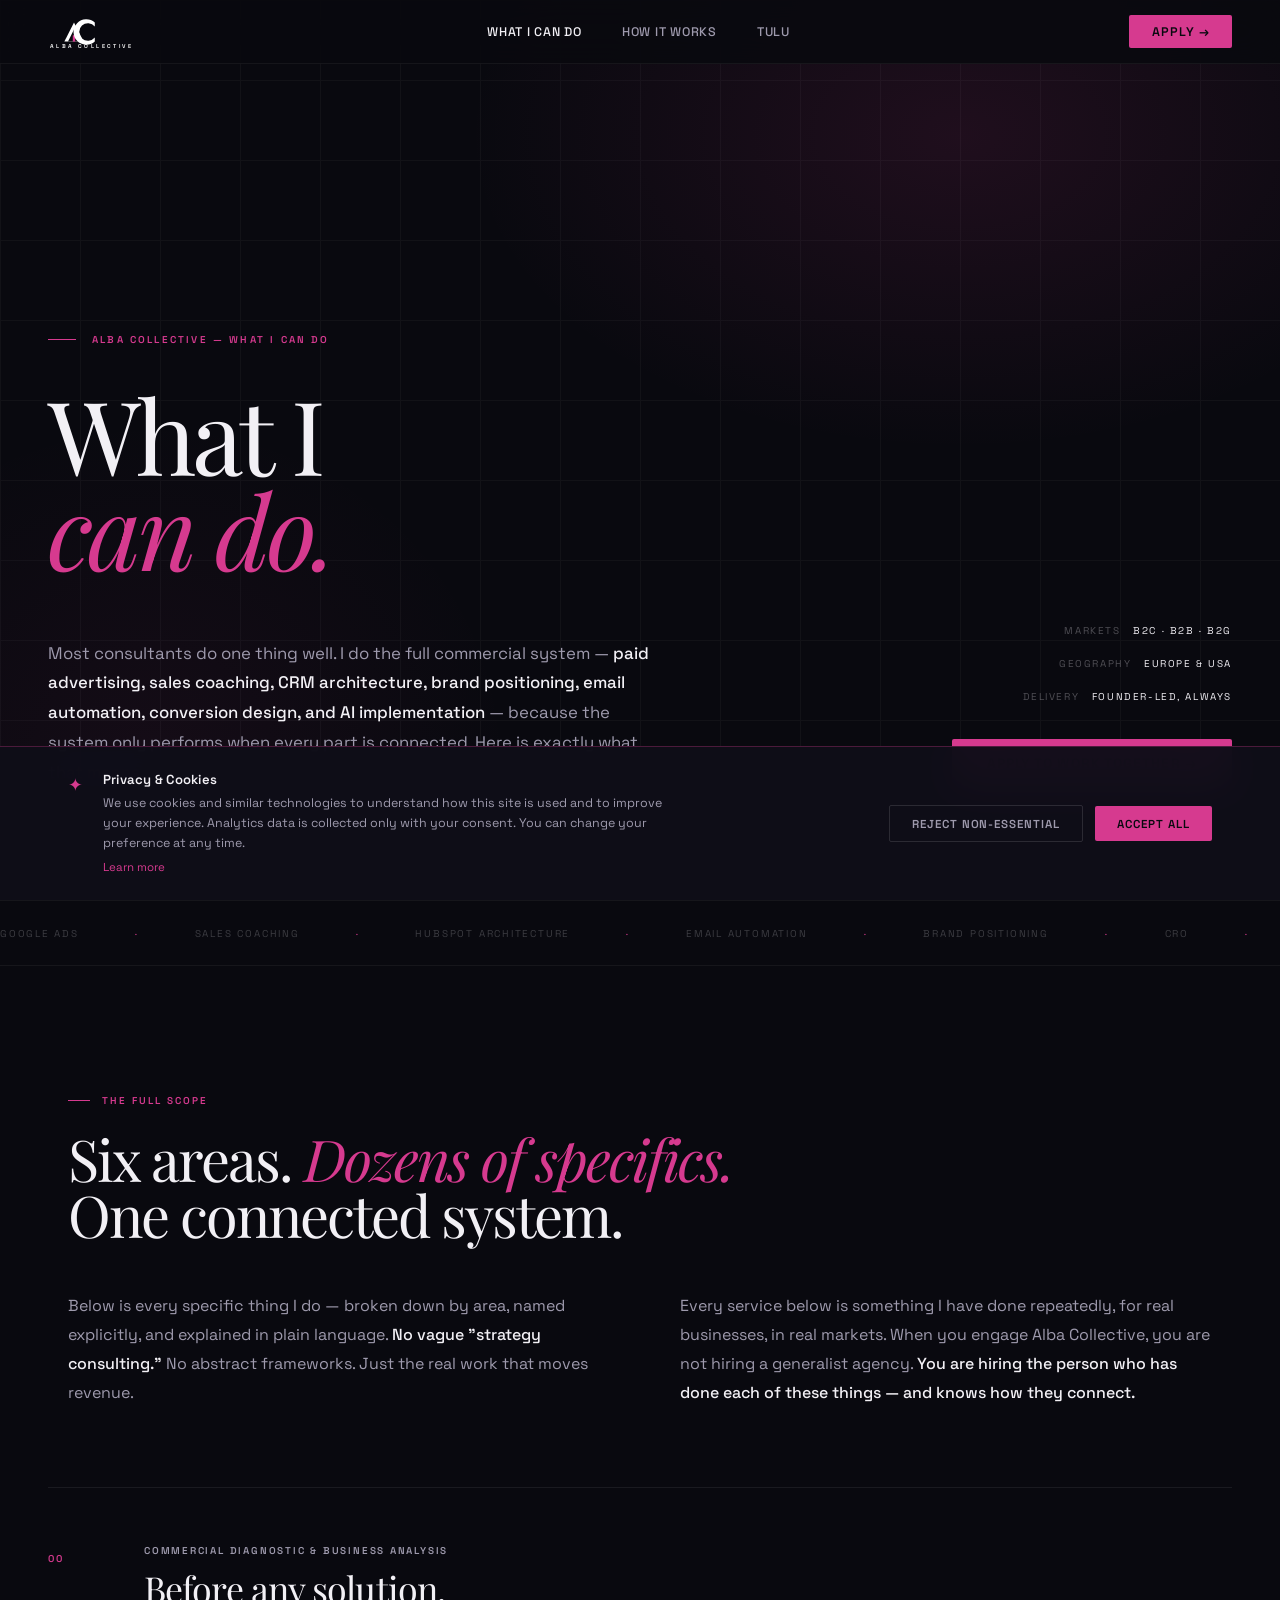
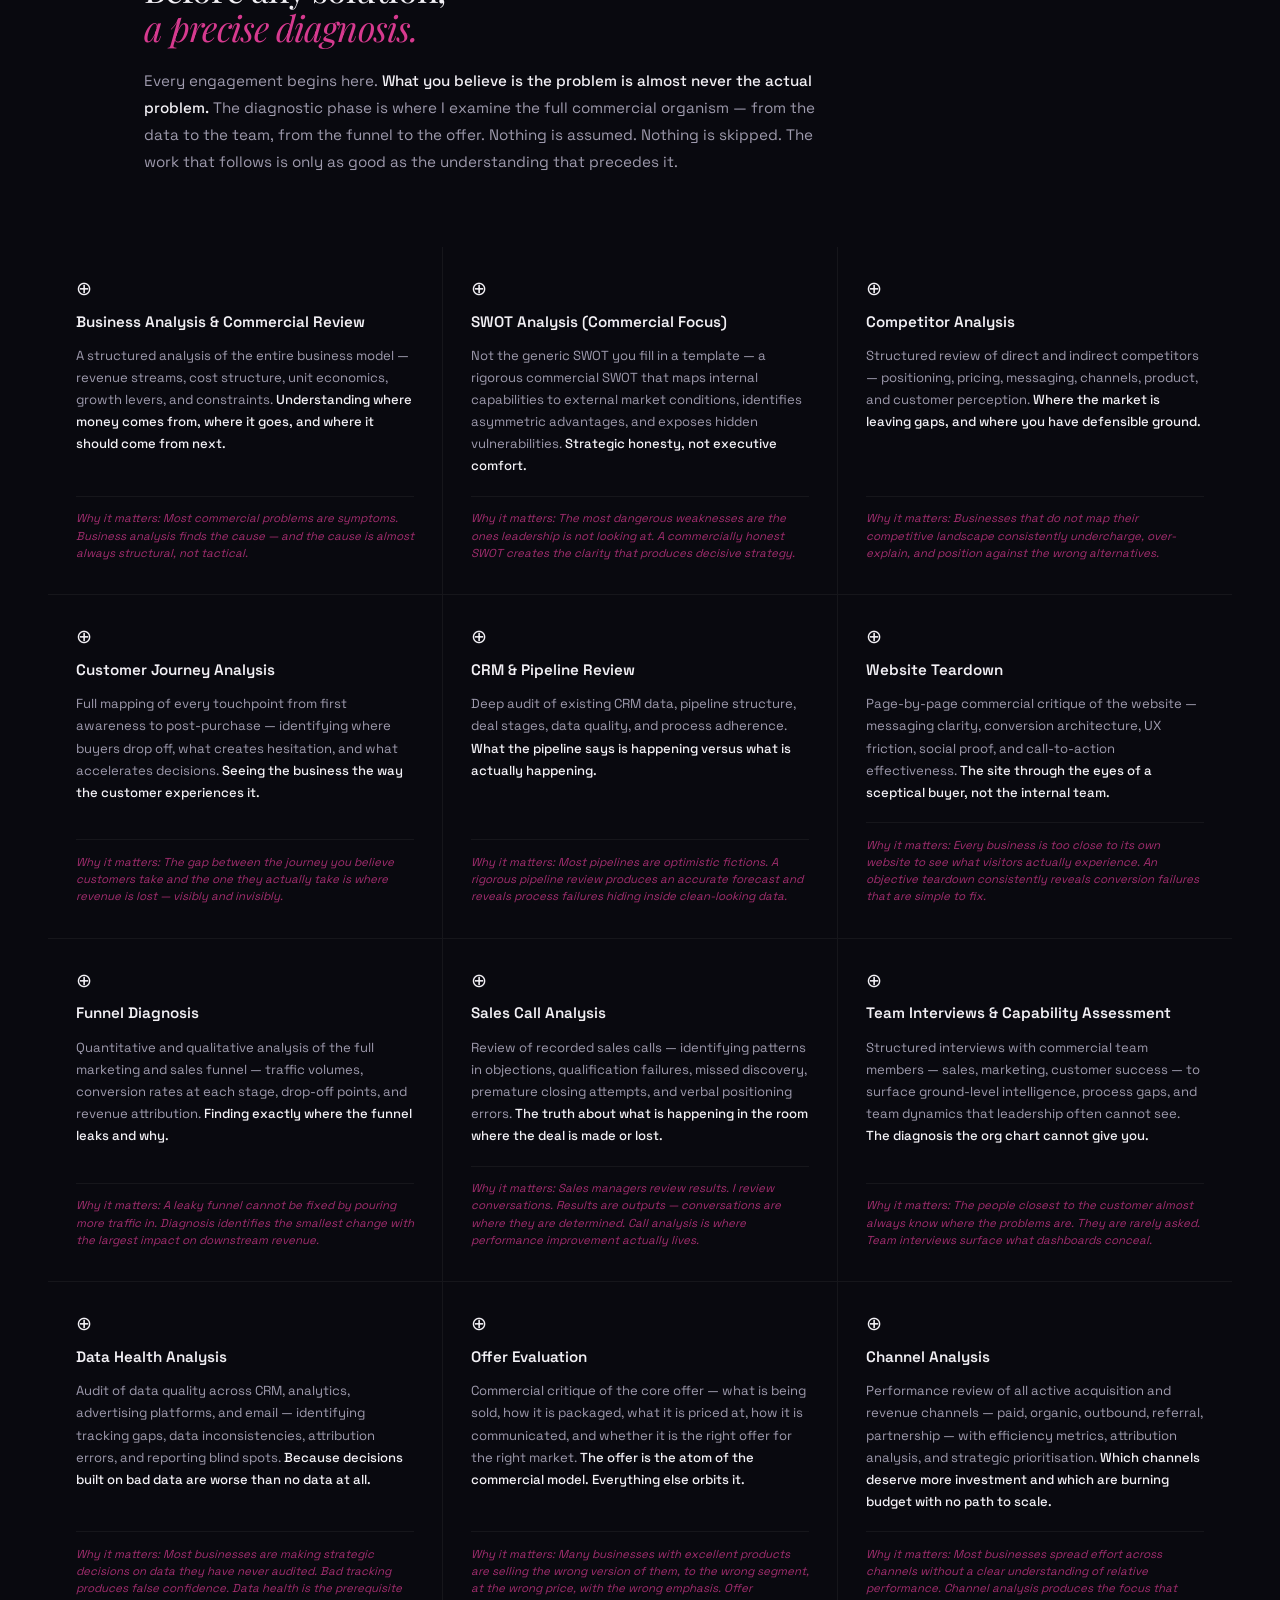
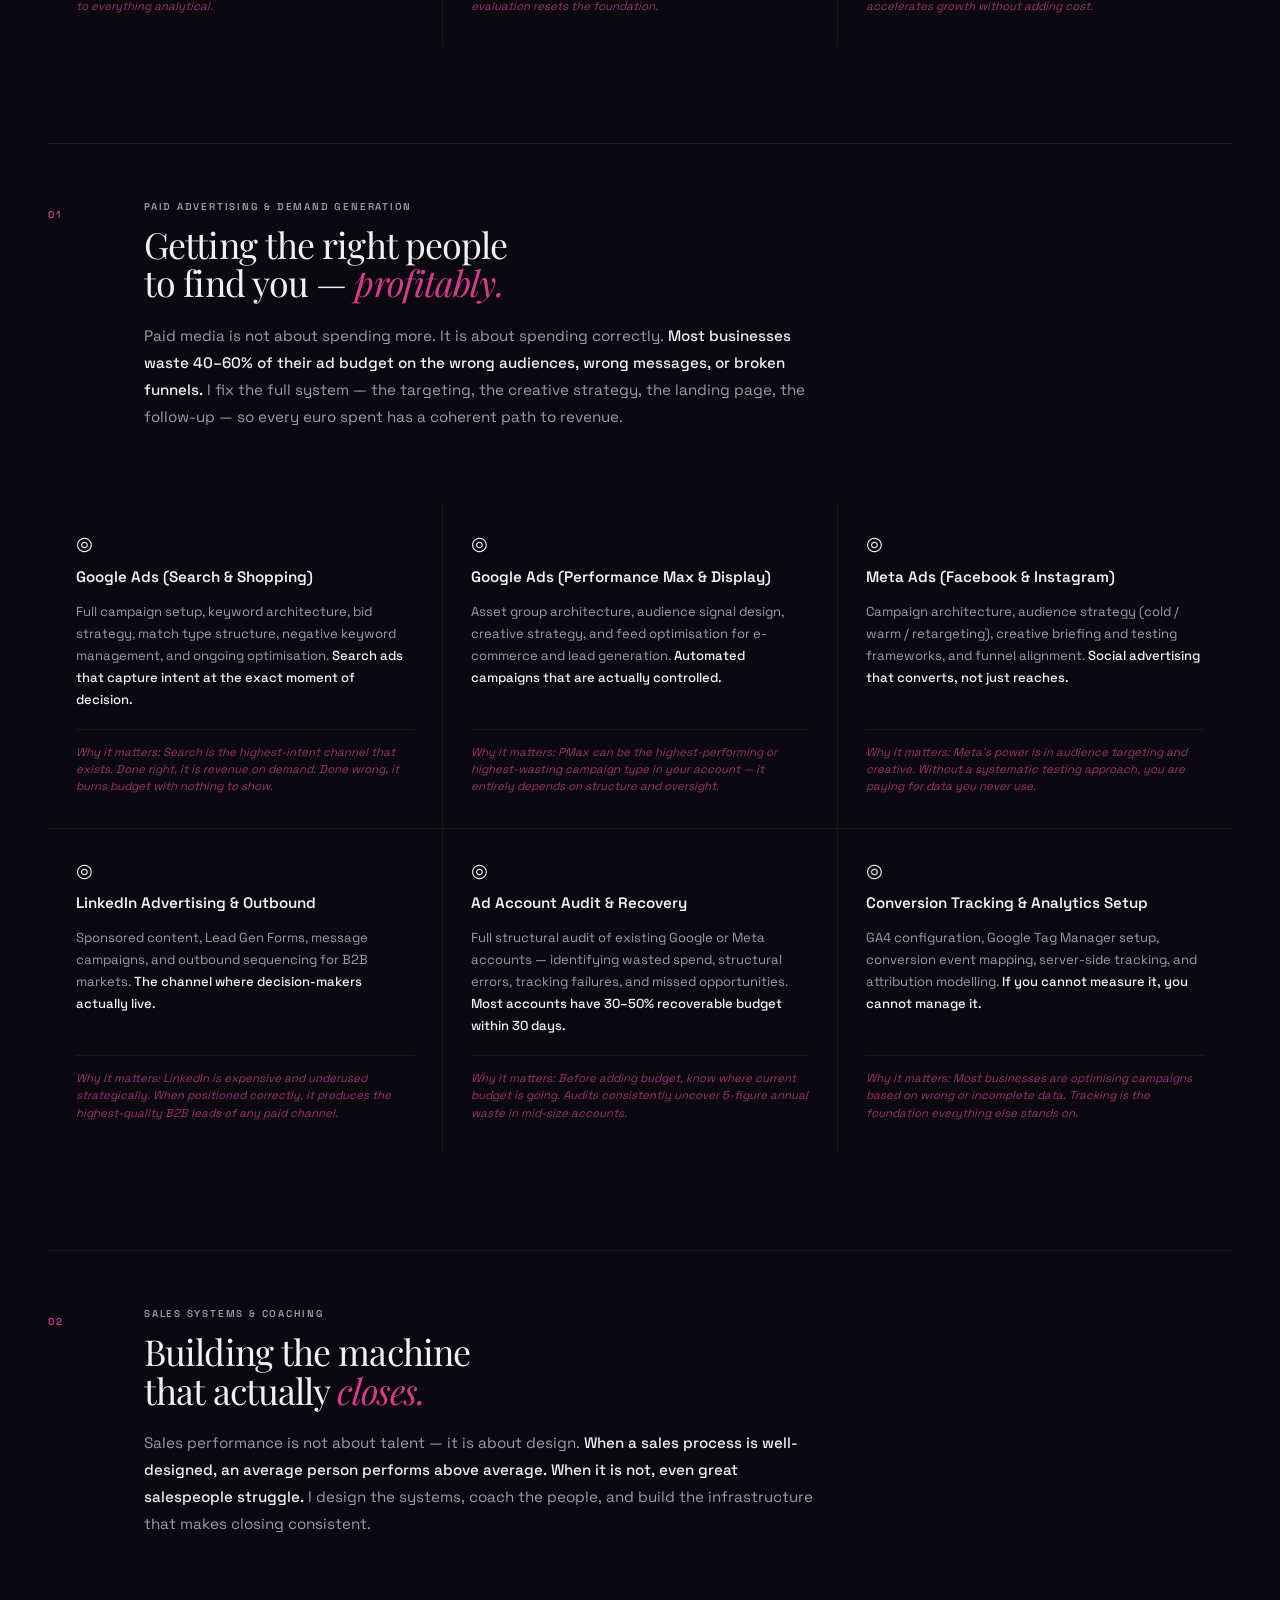
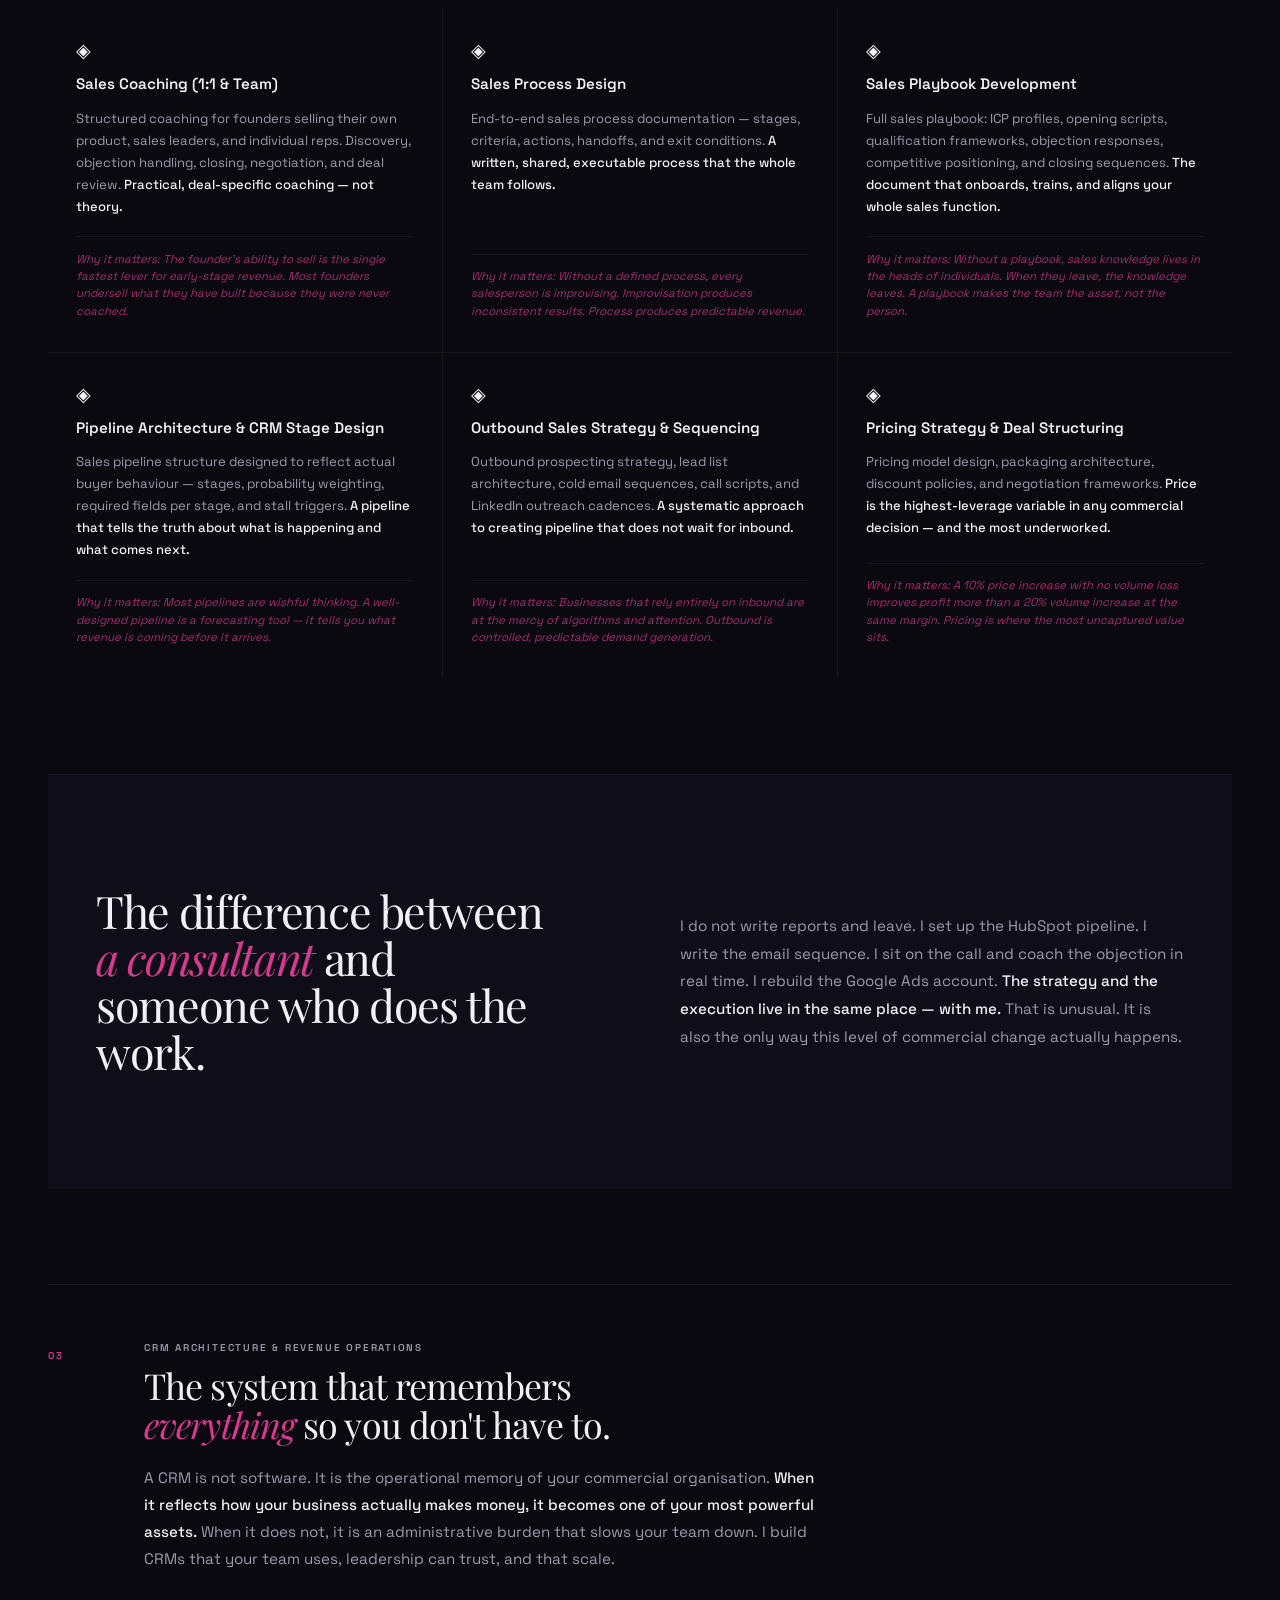
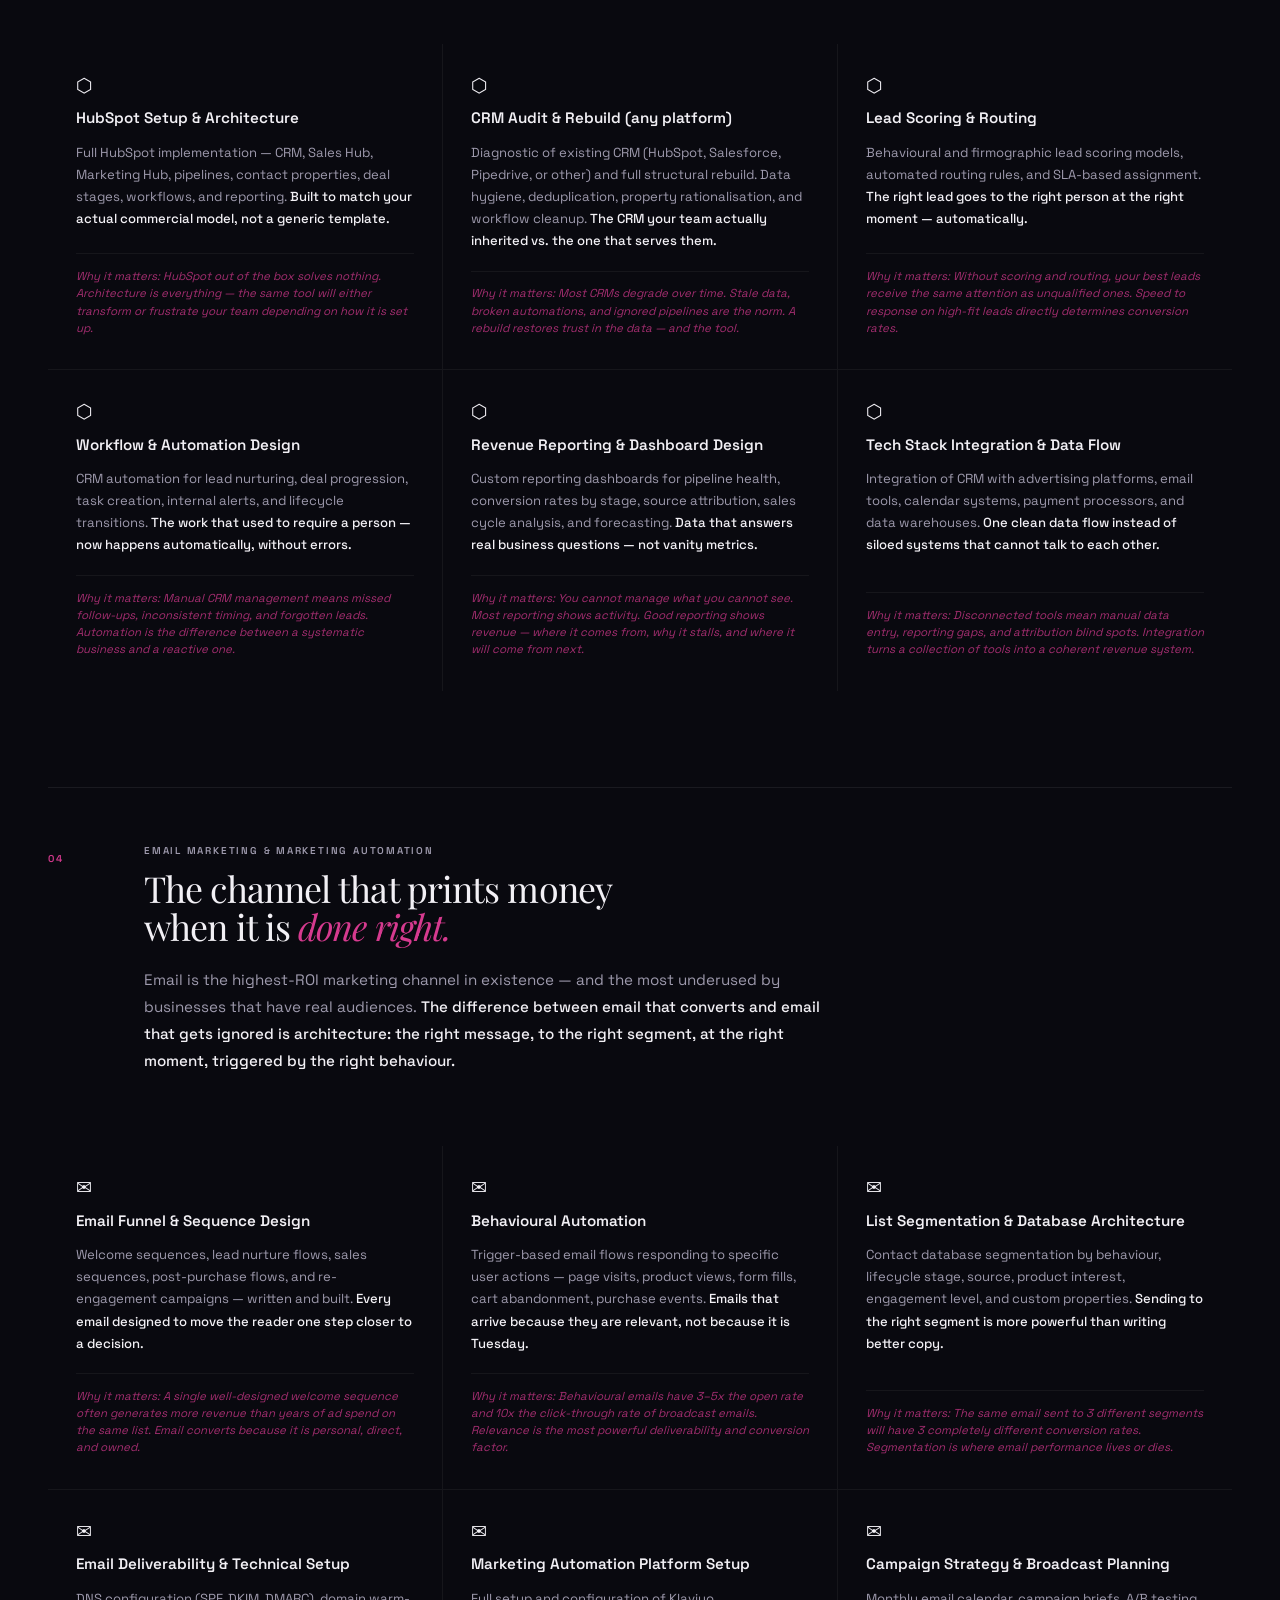
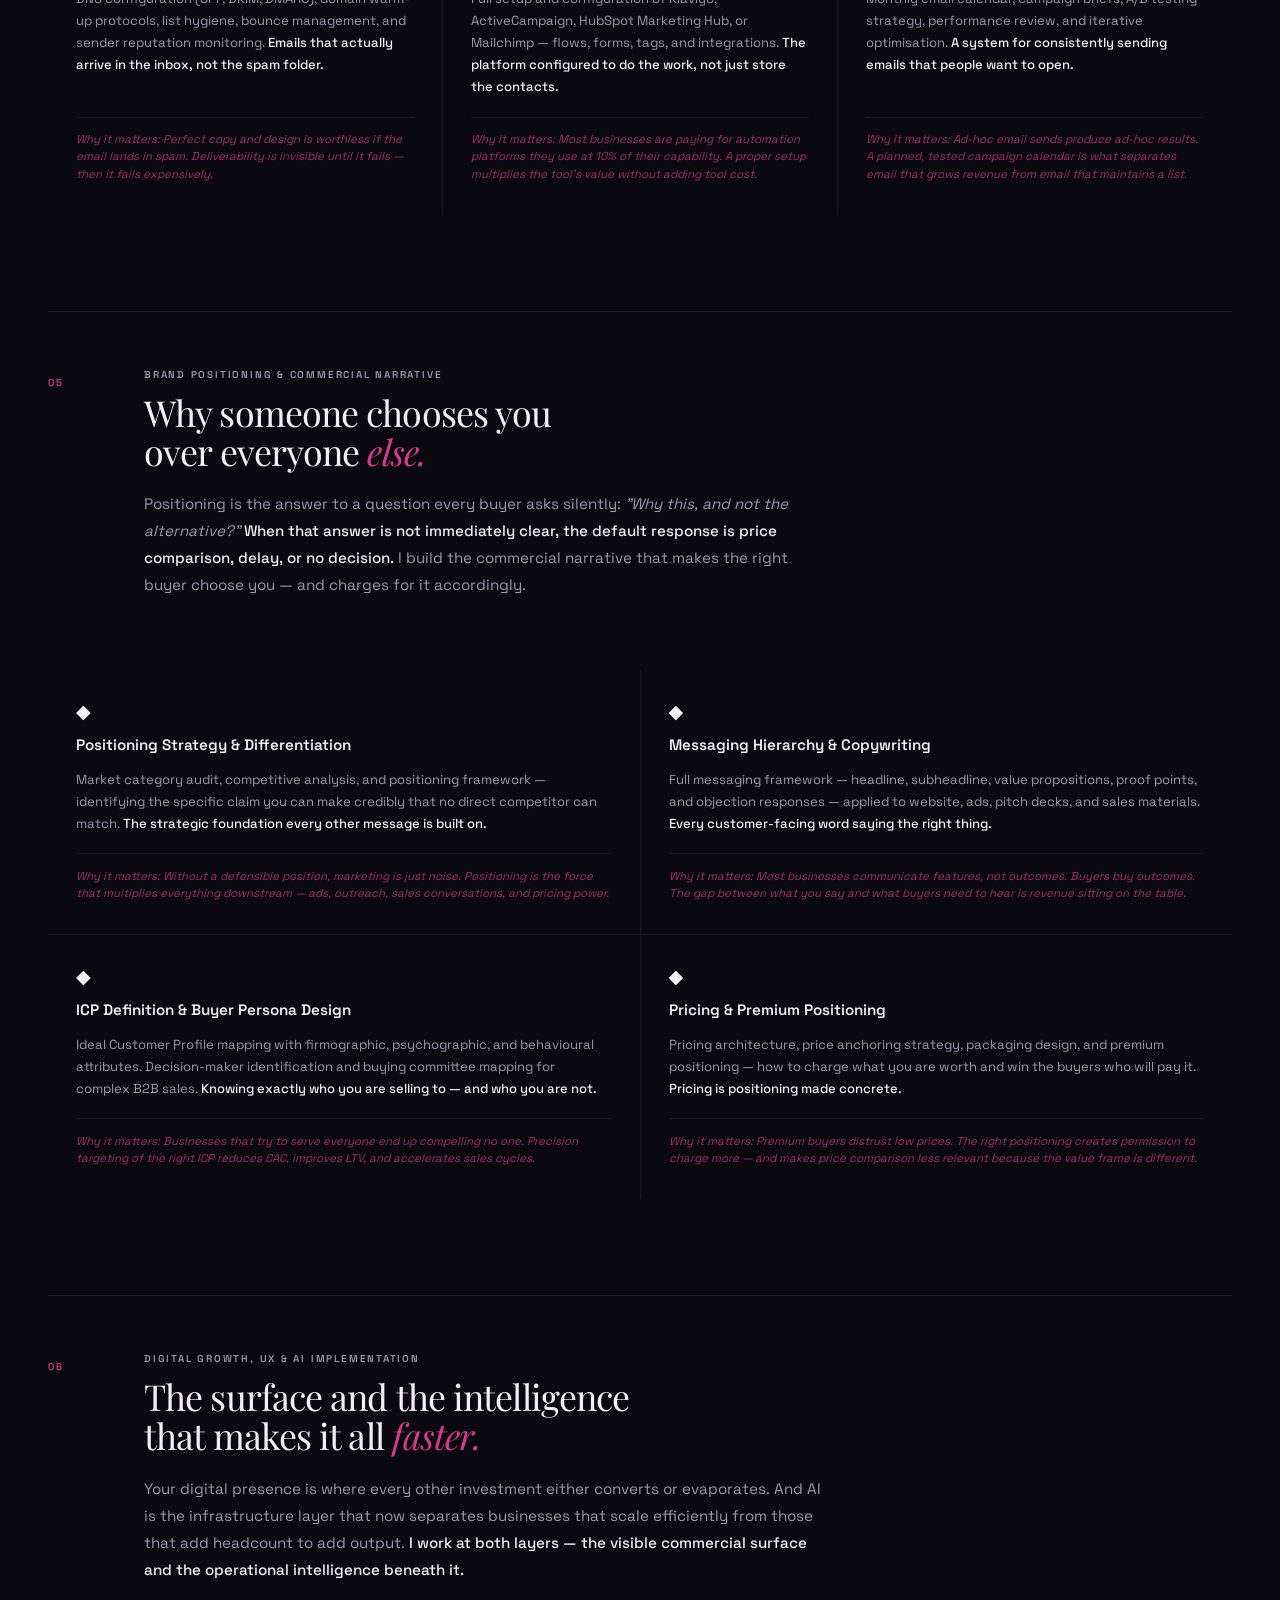
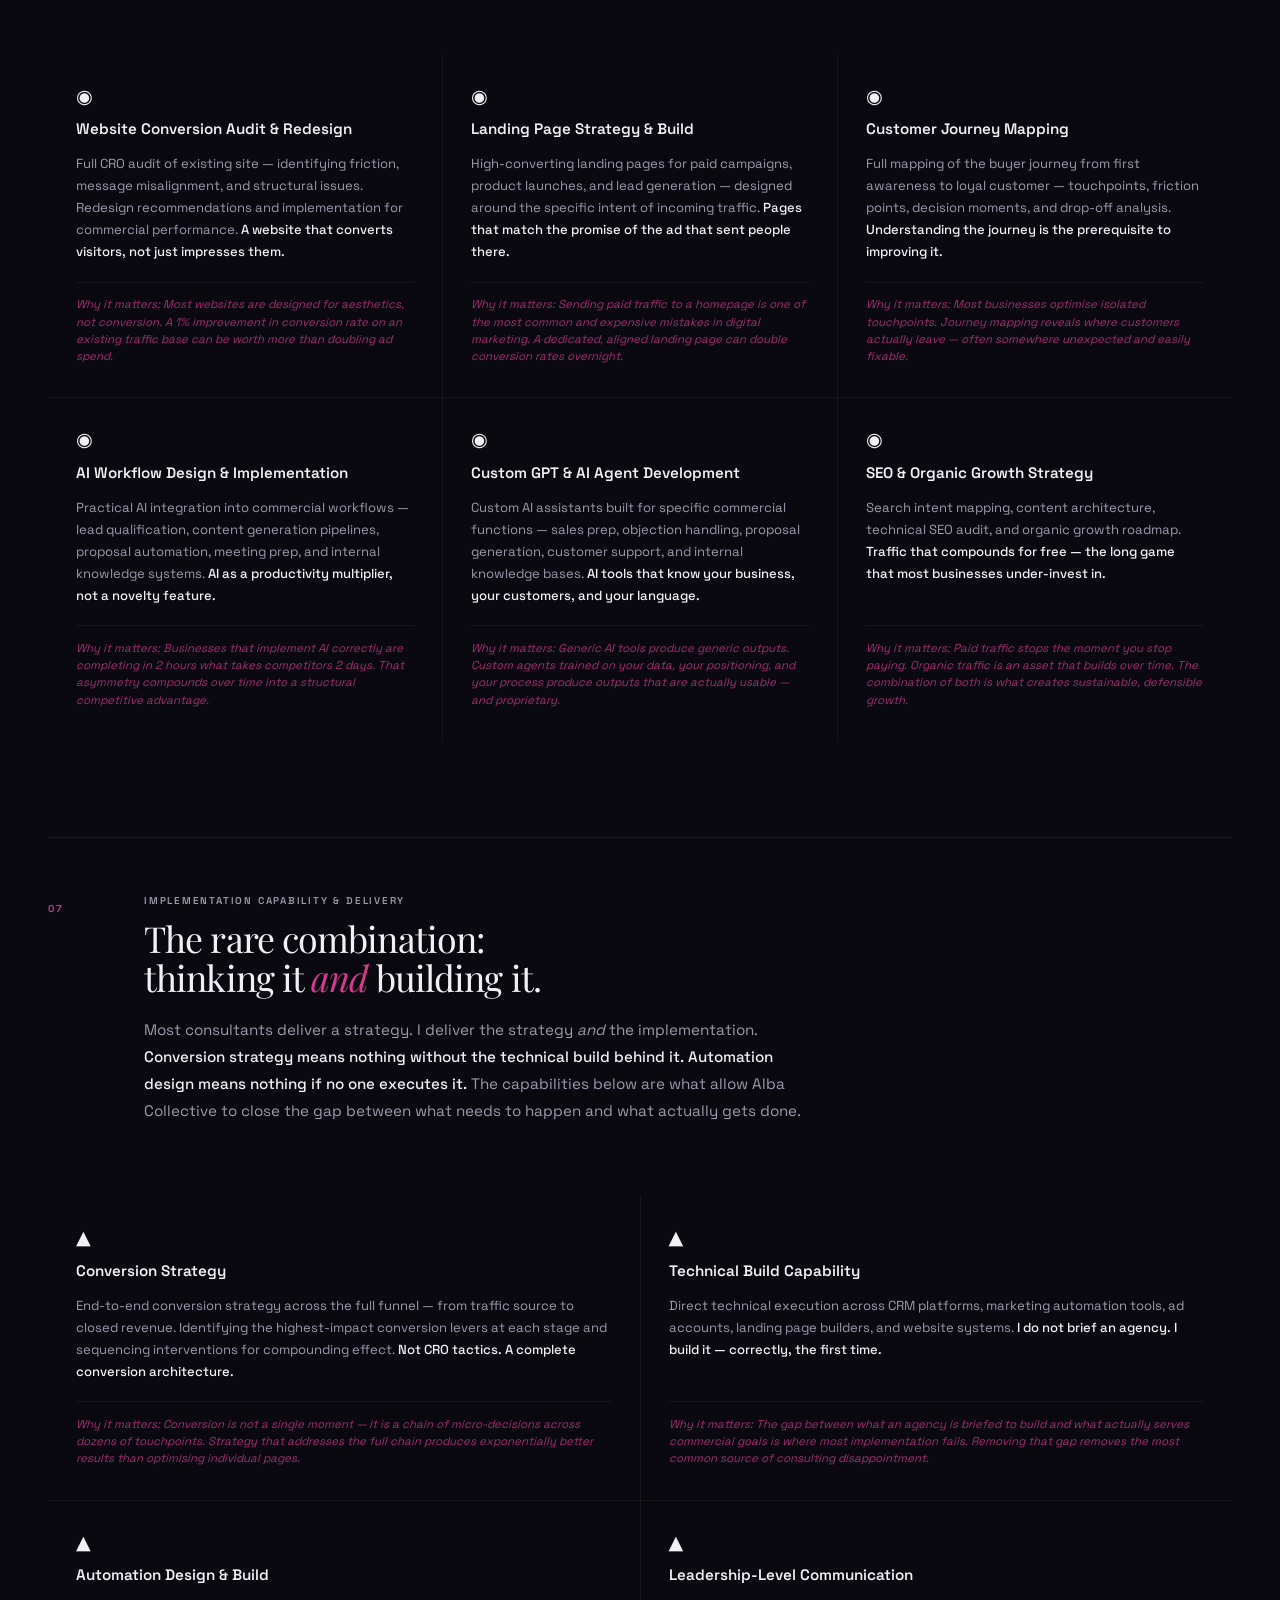
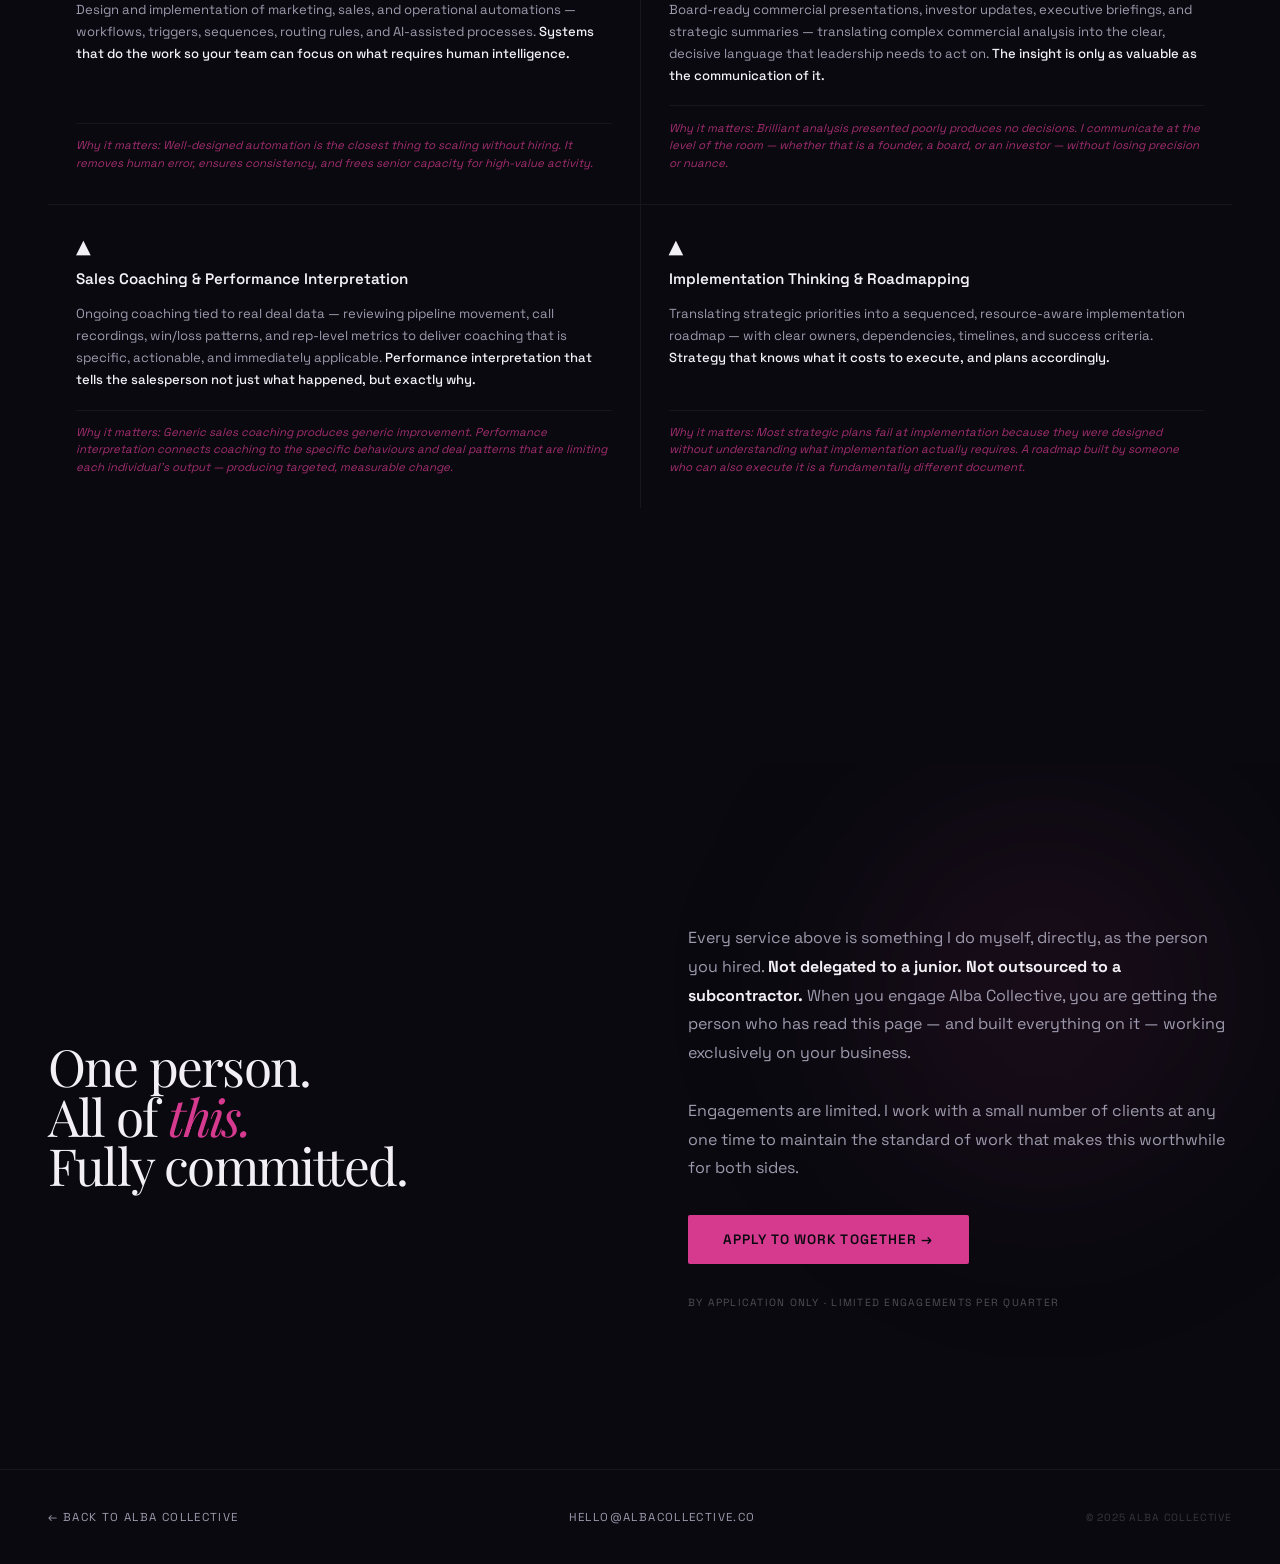
==== what-i-do/index.html @ 5fafd4c8 "Rename page to What I Can Do at /what-i-do clean URL" ====
<!DOCTYPE html>
<html lang="en">
<head>
  <meta charset="UTF-8" />
  <meta name="viewport" content="width=device-width, initial-scale=1.0" />
  <title>What I Can Do — Alba Collective</title>
  <meta name="description" content="Every specific thing Tulu does at Alba Collective — from Google Ads to sales coaching, CRM architecture, brand positioning, and AI implementation." />
  <link rel="preconnect" href="https://fonts.googleapis.com" />
  <link rel="preconnect" href="https://fonts.gstatic.com" crossorigin />
  <link href="https://fonts.googleapis.com/css2?family=Playfair+Display:ital,wght@0,400;0,500;1,400;1,500&family=Space+Grotesk:wght@300;400;500;600&display=swap" rel="stylesheet" />
  <!-- Consent Mode v2 + Cookie Banner -->
  <script src="../consent.js"></script>
  <style>
    *, *::before, *::after { box-sizing: border-box; margin: 0; padding: 0; }
    :root {
      --black:     #09090f;
      --black-soft:#0f0e18;
      --pink:      #D63A8F;
      --pink-dim:  rgba(214,58,143,0.22);
      --off-white: #f2f0f5;
      --ash:       #9e9aad;
      --serif:     'Playfair Display', Georgia, serif;
      --sans:      'Space Grotesk', system-ui, sans-serif;
      --ease:      cubic-bezier(0.16, 1, 0.3, 1);
      --max-w:     1240px;
    }
    html { scroll-behavior: smooth; }
    body { background: var(--black); color: var(--off-white); font-family: var(--sans); -webkit-font-smoothing: antialiased; overflow-x: hidden; }

    /* NAV */
    nav { position: fixed; top: 0; left: 0; right: 0; z-index: 100; padding: 0 3rem; border-bottom: 1px solid rgba(255,255,255,0.05); background: rgba(9,9,15,0.9); backdrop-filter: blur(16px); display: flex; align-items: center; justify-content: space-between; height: 64px; }
    .nav-logo { display: flex; align-items: center; text-decoration: none; }
    .nav-logo svg { width: 100px; height: 32px; }
    .nav-links { display: flex; align-items: center; gap: 2.5rem; }
    .nav-links a { font-size: 0.78rem; font-weight: 500; letter-spacing: 0.06em; text-transform: uppercase; color: var(--ash); text-decoration: none; transition: color 0.2s; }
    .nav-links a:hover, .nav-links a.active { color: var(--off-white); }
    .nav-cta { display: inline-flex; align-items: center; gap: 0.5rem; font-family: var(--sans); font-size: 0.78rem; font-weight: 600; letter-spacing: 0.08em; text-transform: uppercase; color: var(--black); background: var(--pink); padding: 0.55rem 1.4rem; border-radius: 2px; text-decoration: none; transition: opacity 0.2s; }
    .nav-cta:hover { opacity: 0.85; }

    /* HERO */
    .hero {
      min-height: 100vh; display: flex; flex-direction: column; justify-content: flex-end;
      padding: 0 3rem 7rem; position: relative; overflow: hidden;
    }
    .hero-bg { position: absolute; inset: 0; pointer-events: none;
      background: radial-gradient(ellipse 55% 50% at 75% 15%, rgba(214,58,143,0.11) 0%, transparent 70%),
                  radial-gradient(ellipse 40% 55% at 12% 85%, rgba(214,58,143,0.06) 0%, transparent 70%); }
    .hero-grid { position: absolute; inset: 0; pointer-events: none; opacity: 0.035;
      background-image: linear-gradient(var(--off-white) 1px, transparent 1px), linear-gradient(90deg, var(--off-white) 1px, transparent 1px);
      background-size: 80px 80px; }
    .hero-label { font-size: 0.62rem; font-weight: 600; letter-spacing: 0.22em; text-transform: uppercase; color: var(--pink); margin-bottom: 2.5rem; display: flex; align-items: center; gap: 1rem; }
    .hero-label::before { content: ''; width: 28px; height: 1px; background: var(--pink); }
    .hero-inner { max-width: var(--max-w); width: 100%; position: relative; z-index: 1; }
    .hero-h1 { font-family: var(--serif); font-weight: 400; font-size: clamp(3.5rem, 8vw, 9rem); line-height: 0.93; letter-spacing: -0.04em; color: var(--off-white); margin-bottom: 3rem; }
    .hero-h1 em { color: var(--pink); font-style: italic; }
    .hero-bottom { display: grid; grid-template-columns: 1.2fr 1fr; gap: 5rem; align-items: end; }
    .hero-desc { font-size: 1.05rem; line-height: 1.78; color: var(--ash); }
    .hero-desc strong { color: var(--off-white); font-weight: 500; }
    .hero-aside { display: flex; flex-direction: column; gap: 1.25rem; align-items: flex-end; }
    .hero-stat { font-size: 0.62rem; letter-spacing: 0.16em; text-transform: uppercase; color: rgba(242,240,245,0.3); }
    .hero-stat span { color: var(--off-white); margin-left: 0.5rem; }
    .btn-primary { display: inline-flex; align-items: center; gap: 0.75rem; font-family: var(--sans); font-size: 0.85rem; font-weight: 600; letter-spacing: 0.08em; text-transform: uppercase; color: var(--black); background: var(--pink); padding: 1rem 2.2rem; border-radius: 2px; text-decoration: none; transition: opacity 0.2s, transform 0.2s var(--ease); }
    .btn-primary:hover { opacity: 0.85; transform: translateY(-2px); }

    /* TICKER */
    .ticker { border-top: 1px solid rgba(255,255,255,0.05); border-bottom: 1px solid rgba(255,255,255,0.05); padding: 1.6rem 0; overflow: hidden; }
    .ticker-track { display: flex; gap: 3rem; white-space: nowrap; animation: ticker 28s linear infinite; font-size: 0.62rem; letter-spacing: 0.18em; text-transform: uppercase; color: rgba(242,240,245,0.22); }
    .ticker-track em { color: var(--pink); font-style: normal; margin: 0 0.5rem; }
    @keyframes ticker { from { transform: translateX(0); } to { transform: translateX(-50%); } }

    /* SECTION HEADER */
    .sec-intro { max-width: var(--max-w); margin: 0 auto; padding: 8rem 3rem 5rem; }
    .sec-tag { font-size: 0.62rem; font-weight: 600; letter-spacing: 0.2em; text-transform: uppercase; color: var(--pink); display: flex; align-items: center; gap: 0.75rem; margin-bottom: 1.5rem; }
    .sec-tag::before { content: ''; width: 22px; height: 1px; background: var(--pink); }
    .sec-h2 { font-family: var(--serif); font-size: clamp(2.8rem, 4.5vw, 5rem); font-weight: 400; line-height: 0.97; letter-spacing: -0.035em; color: var(--off-white); }
    .sec-h2 em { color: var(--pink); font-style: italic; }
    .sec-intro-grid { display: grid; grid-template-columns: 1fr 1fr; gap: 5rem; margin-top: 3rem; }
    .sec-intro-desc { font-size: 1rem; line-height: 1.82; color: var(--ash); }
    .sec-intro-desc strong { color: var(--off-white); font-weight: 500; }

    /* CAPABILITY CLUSTERS */
    .clusters { padding: 0 3rem 10rem; }

    .cluster { max-width: var(--max-w); margin: 0 auto 6rem; }
    .cluster-header {
      display: grid; grid-template-columns: 56px 1fr; gap: 2.5rem;
      align-items: start; padding: 3.5rem 0 2rem;
      border-top: 1px solid rgba(255,255,255,0.07);
    }
    .cluster-num { font-size: 0.62rem; font-weight: 600; letter-spacing: 0.18em; color: var(--pink); text-transform: uppercase; padding-top: 0.5rem; }
    .cluster-title-block { }
    .cluster-area { font-size: 0.62rem; font-weight: 600; letter-spacing: 0.18em; text-transform: uppercase; color: var(--ash); margin-bottom: 0.75rem; }
    .cluster-h3 { font-family: var(--serif); font-size: clamp(1.8rem, 2.8vw, 2.8rem); font-weight: 400; line-height: 1.08; letter-spacing: -0.025em; color: var(--off-white); margin-bottom: 1.25rem; }
    .cluster-h3 em { color: var(--pink); font-style: italic; }
    .cluster-lead { font-size: 0.95rem; line-height: 1.78; color: var(--ash); max-width: 680px; }
    .cluster-lead strong { color: var(--off-white); font-weight: 500; }

    /* Service cards within a cluster */
    .services-grid {
      display: grid; grid-template-columns: repeat(3, 1fr);
      gap: 1px; margin-top: 2.5rem;
      background: rgba(255,255,255,0.05);
    }
    .svc {
      background: var(--black); padding: 2rem 1.75rem;
      display: flex; flex-direction: column; gap: 0.9rem;
      transition: background 0.25s var(--ease);
      position: relative;
    }
    .svc::before { content: ''; position: absolute; top: 0; left: 0; right: 0; height: 2px; background: var(--pink); transform: scaleX(0); transform-origin: left; transition: transform 0.3s var(--ease); }
    .svc:hover { background: rgba(214,58,143,0.04); }
    .svc:hover::before { transform: scaleX(1); }
    .svc-icon { font-size: 1.2rem; line-height: 1; }
    .svc-name { font-family: var(--sans); font-size: 0.95rem; font-weight: 600; color: var(--off-white); line-height: 1.2; }
    .svc-desc { font-size: 0.82rem; line-height: 1.68; color: var(--ash); flex: 1; }
    .svc-desc strong { color: var(--off-white); font-weight: 500; }
    .svc-why { font-size: 0.72rem; line-height: 1.5; color: rgba(214,58,143,0.75); font-style: italic; border-top: 1px solid rgba(255,255,255,0.05); padding-top: 0.85rem; margin-top: 0.25rem; }

    /* 2-col services variant */
    .services-grid--2 { grid-template-columns: repeat(2, 1fr); }
    .services-grid--4 { grid-template-columns: repeat(4, 1fr); }

    /* STATEMENT BREAK */
    .break-section { background: var(--black-soft); padding: 7rem 3rem; border-top: 1px solid rgba(255,255,255,0.04); border-bottom: 1px solid rgba(255,255,255,0.04); }
    .break-inner { max-width: var(--max-w); margin: 0 auto; display: grid; grid-template-columns: 1fr 1fr; gap: 5rem; align-items: center; }
    .break-h2 { font-family: var(--serif); font-size: clamp(2rem, 3.5vw, 3.8rem); font-weight: 400; line-height: 1.05; letter-spacing: -0.03em; color: var(--off-white); }
    .break-h2 em { color: var(--pink); font-style: italic; }
    .break-body { font-size: 0.95rem; line-height: 1.82; color: var(--ash); }
    .break-body strong { color: var(--off-white); font-weight: 500; }

    /* CTA */
    .cta-section { padding: 10rem 3rem; position: relative; overflow: hidden; }
    .cta-orb { position: absolute; width: 600px; height: 600px; border-radius: 50%; background: radial-gradient(ellipse, rgba(214,58,143,0.1) 0%, transparent 70%); filter: blur(80px); top: -10%; right: -5%; pointer-events: none; }
    .cta-inner { max-width: var(--max-w); margin: 0 auto; display: grid; grid-template-columns: 1fr 1fr; gap: 6rem; align-items: center; position: relative; z-index: 1; }
    .cta-h2 { font-family: var(--serif); font-size: clamp(2.5rem, 4vw, 5rem); font-weight: 400; line-height: 0.97; letter-spacing: -0.035em; color: var(--off-white); }
    .cta-h2 em { color: var(--pink); font-style: italic; }
    .cta-body { display: flex; flex-direction: column; align-items: flex-start; gap: 2rem; }
    .cta-body p { font-size: 1rem; line-height: 1.8; color: var(--ash); }
    .cta-body p strong { color: var(--off-white); }
    .cta-note { font-size: 0.65rem; letter-spacing: 0.12em; text-transform: uppercase; color: rgba(242,240,245,0.3); }

    /* FOOTER */
    footer { padding: 2.5rem 3rem; border-top: 1px solid rgba(255,255,255,0.06); display: flex; align-items: center; justify-content: space-between; }
    footer a { font-size: 0.72rem; text-transform: uppercase; letter-spacing: 0.12em; color: var(--ash); text-decoration: none; transition: color 0.2s; }
    footer a:hover { color: var(--off-white); }
    footer span { font-size: 0.65rem; color: rgba(242,240,245,0.2); letter-spacing: 0.08em; text-transform: uppercase; }

    /* ANIMATIONS */
    [data-reveal] { opacity: 0; transform: translateY(24px); transition: opacity 0.6s var(--ease), transform 0.6s var(--ease); }
    [data-reveal].vis { opacity: 1; transform: none; }

    /* RESPONSIVE */
    @media (max-width: 960px) {
      nav { padding: 0 1.5rem; }
      .nav-links { display: none; }
      .hero { padding: 0 1.5rem 5rem; }
      .hero-bottom { grid-template-columns: 1fr; gap: 2.5rem; }
      .hero-aside { align-items: flex-start; }
      .sec-intro { padding: 6rem 1.5rem 4rem; }
      .sec-intro-grid { grid-template-columns: 1fr; gap: 2rem; }
      .clusters { padding: 0 1.5rem 6rem; }
      .cluster-header { grid-template-columns: 1fr; gap: 0.5rem; padding: 2.5rem 0 1.5rem; }
      .services-grid { grid-template-columns: 1fr 1fr; }
      .services-grid--4 { grid-template-columns: 1fr 1fr; }
      .break-inner { grid-template-columns: 1fr; gap: 2.5rem; }
      .cta-inner { grid-template-columns: 1fr; gap: 3rem; }
      .break-section, .cta-section { padding: 6rem 1.5rem; }
    }
    @media (max-width: 600px) {
      .services-grid, .services-grid--2, .services-grid--4 { grid-template-columns: 1fr; }
    }
  </style>
</head>
<body>

  <nav>
    <a href="../index.html" class="nav-logo" aria-label="Alba Collective">
      <svg viewBox="0 0 120 40" fill="none" xmlns="http://www.w3.org/2000/svg">
        <polygon points="18,32 30,8 42,32" fill="white"/>
        <polygon points="22.5,32 30,17 37.5,32" fill="#09090f"/>
        <rect x="28.5" y="24" width="3" height="8" fill="#D63A8F"/>
        <path d="M56,8 A16,16 0 1,0 56,32 L56,27 A11,11 0 1,1 56,13 Z" fill="white"/>
        <text x="0" y="40" font-family="'Space Grotesk',sans-serif" font-size="7" font-weight="600" letter-spacing="3" fill="white">ALBA COLLECTIVE</text>
      </svg>
    </a>
    <div class="nav-links">
      <a href="/what-i-do" class="active">What I Can Do</a>
      <a href="../index.html#model">How It Works</a>
      <a href="../index.html#founder">Tulu</a>
    </div>
    <a href="../index.html#apply" class="nav-cta">Apply →</a>
  </nav>

  <!-- HERO -->
  <section class="hero">
    <div class="hero-bg"></div>
    <div class="hero-grid"></div>
    <div class="hero-label" data-reveal>Alba Collective — What I Can Do</div>
    <div class="hero-inner">
      <h1 class="hero-h1" data-reveal style="transition-delay:.07s">
        What I<br /><em>can do.</em>
      </h1>
      <div class="hero-bottom">
        <p class="hero-desc" data-reveal style="transition-delay:.14s">
          Most consultants do one thing well. I do the full commercial system —
          <strong>paid advertising, sales coaching, CRM architecture, brand positioning,
          email automation, conversion design, and AI implementation</strong> — because the
          system only performs when every part is connected. Here is exactly what that means.
        </p>
        <div class="hero-aside" data-reveal style="transition-delay:.21s">
          <div class="hero-stat">Markets <span>B2C · B2B · B2G</span></div>
          <div class="hero-stat">Geography <span>Europe & USA</span></div>
          <div class="hero-stat">Delivery <span>Founder-led, always</span></div>
          <a href="../index.html#apply" class="btn-primary" style="margin-top:1rem">Apply to Work Together →</a>
        </div>
      </div>
    </div>
  </section>

  <!-- TICKER -->
  <div class="ticker">
    <div class="ticker-track">
      Google Ads <em>·</em> Sales Coaching <em>·</em> HubSpot Architecture <em>·</em> Email Automation <em>·</em> Brand Positioning <em>·</em> CRO <em>·</em> Sales Process Design <em>·</em> AI Workflows <em>·</em> Funnel Strategy <em>·</em> Revenue Operations <em>·</em> LinkedIn Outbound <em>·</em> Pricing Strategy <em>·</em>
      Google Ads <em>·</em> Sales Coaching <em>·</em> HubSpot Architecture <em>·</em> Email Automation <em>·</em> Brand Positioning <em>·</em> CRO <em>·</em> Sales Process Design <em>·</em> AI Workflows <em>·</em> Funnel Strategy <em>·</em> Revenue Operations <em>·</em> LinkedIn Outbound <em>·</em> Pricing Strategy <em>·</em>
    </div>
  </div>

  <!-- INTRO -->
  <div class="sec-intro" data-reveal>
    <div class="sec-tag">The Full Scope</div>
    <h2 class="sec-h2">Six areas. <em>Dozens of specifics.</em><br />One connected system.</h2>
    <div class="sec-intro-grid">
      <p class="sec-intro-desc">
        Below is every specific thing I do — broken down by area, named explicitly, and explained in plain language.
        <strong>No vague "strategy consulting."</strong> No abstract frameworks. Just the real work that moves revenue.
      </p>
      <p class="sec-intro-desc">
        Every service below is something I have done repeatedly, for real businesses, in real markets.
        When you engage Alba Collective, you are not hiring a generalist agency.
        <strong>You are hiring the person who has done each of these things — and knows how they connect.</strong>
      </p>
    </div>
  </div>

  <div class="clusters">

    <!-- ═══ CLUSTER 0: THE DIAGNOSTIC ═══ -->
    <div class="cluster">
      <div class="cluster-header" data-reveal>
        <div class="cluster-num">00</div>
        <div class="cluster-title-block">
          <div class="cluster-area">Commercial Diagnostic & Business Analysis</div>
          <h3 class="cluster-h3">Before any solution,<br /><em>a precise diagnosis.</em></h3>
          <p class="cluster-lead">
            Every engagement begins here. <strong>What you believe is the problem is almost never the actual problem.</strong>
            The diagnostic phase is where I examine the full commercial organism — from the data to the team,
            from the funnel to the offer. Nothing is assumed. Nothing is skipped.
            The work that follows is only as good as the understanding that precedes it.
          </p>
        </div>
      </div>
      <div class="services-grid" data-reveal>
        <div class="svc">
          <div class="svc-icon">⊕</div>
          <div class="svc-name">Business Analysis & Commercial Review</div>
          <div class="svc-desc">A structured analysis of the entire business model — revenue streams, cost structure, unit economics, growth levers, and constraints. <strong>Understanding where money comes from, where it goes, and where it should come from next.</strong></div>
          <div class="svc-why">Why it matters: Most commercial problems are symptoms. Business analysis finds the cause — and the cause is almost always structural, not tactical.</div>
        </div>
        <div class="svc">
          <div class="svc-icon">⊕</div>
          <div class="svc-name">SWOT Analysis (Commercial Focus)</div>
          <div class="svc-desc">Not the generic SWOT you fill in a template — a rigorous commercial SWOT that maps internal capabilities to external market conditions, identifies asymmetric advantages, and exposes hidden vulnerabilities. <strong>Strategic honesty, not executive comfort.</strong></div>
          <div class="svc-why">Why it matters: The most dangerous weaknesses are the ones leadership is not looking at. A commercially honest SWOT creates the clarity that produces decisive strategy.</div>
        </div>
        <div class="svc">
          <div class="svc-icon">⊕</div>
          <div class="svc-name">Competitor Analysis</div>
          <div class="svc-desc">Structured review of direct and indirect competitors — positioning, pricing, messaging, channels, product, and customer perception. <strong>Where the market is leaving gaps, and where you have defensible ground.</strong></div>
          <div class="svc-why">Why it matters: Businesses that do not map their competitive landscape consistently undercharge, over-explain, and position against the wrong alternatives.</div>
        </div>
        <div class="svc">
          <div class="svc-icon">⊕</div>
          <div class="svc-name">Customer Journey Analysis</div>
          <div class="svc-desc">Full mapping of every touchpoint from first awareness to post-purchase — identifying where buyers drop off, what creates hesitation, and what accelerates decisions. <strong>Seeing the business the way the customer experiences it.</strong></div>
          <div class="svc-why">Why it matters: The gap between the journey you believe customers take and the one they actually take is where revenue is lost — visibly and invisibly.</div>
        </div>
        <div class="svc">
          <div class="svc-icon">⊕</div>
          <div class="svc-name">CRM & Pipeline Review</div>
          <div class="svc-desc">Deep audit of existing CRM data, pipeline structure, deal stages, data quality, and process adherence. <strong>What the pipeline says is happening versus what is actually happening.</strong></div>
          <div class="svc-why">Why it matters: Most pipelines are optimistic fictions. A rigorous pipeline review produces an accurate forecast and reveals process failures hiding inside clean-looking data.</div>
        </div>
        <div class="svc">
          <div class="svc-icon">⊕</div>
          <div class="svc-name">Website Teardown</div>
          <div class="svc-desc">Page-by-page commercial critique of the website — messaging clarity, conversion architecture, UX friction, social proof, and call-to-action effectiveness. <strong>The site through the eyes of a sceptical buyer, not the internal team.</strong></div>
          <div class="svc-why">Why it matters: Every business is too close to its own website to see what visitors actually experience. An objective teardown consistently reveals conversion failures that are simple to fix.</div>
        </div>
        <div class="svc">
          <div class="svc-icon">⊕</div>
          <div class="svc-name">Funnel Diagnosis</div>
          <div class="svc-desc">Quantitative and qualitative analysis of the full marketing and sales funnel — traffic volumes, conversion rates at each stage, drop-off points, and revenue attribution. <strong>Finding exactly where the funnel leaks and why.</strong></div>
          <div class="svc-why">Why it matters: A leaky funnel cannot be fixed by pouring more traffic in. Diagnosis identifies the smallest change with the largest impact on downstream revenue.</div>
        </div>
        <div class="svc">
          <div class="svc-icon">⊕</div>
          <div class="svc-name">Sales Call Analysis</div>
          <div class="svc-desc">Review of recorded sales calls — identifying patterns in objections, qualification failures, missed discovery, premature closing attempts, and verbal positioning errors. <strong>The truth about what is happening in the room where the deal is made or lost.</strong></div>
          <div class="svc-why">Why it matters: Sales managers review results. I review conversations. Results are outputs — conversations are where they are determined. Call analysis is where performance improvement actually lives.</div>
        </div>
        <div class="svc">
          <div class="svc-icon">⊕</div>
          <div class="svc-name">Team Interviews & Capability Assessment</div>
          <div class="svc-desc">Structured interviews with commercial team members — sales, marketing, customer success — to surface ground-level intelligence, process gaps, and team dynamics that leadership often cannot see. <strong>The diagnosis the org chart cannot give you.</strong></div>
          <div class="svc-why">Why it matters: The people closest to the customer almost always know where the problems are. They are rarely asked. Team interviews surface what dashboards conceal.</div>
        </div>
        <div class="svc">
          <div class="svc-icon">⊕</div>
          <div class="svc-name">Data Health Analysis</div>
          <div class="svc-desc">Audit of data quality across CRM, analytics, advertising platforms, and email — identifying tracking gaps, data inconsistencies, attribution errors, and reporting blind spots. <strong>Because decisions built on bad data are worse than no data at all.</strong></div>
          <div class="svc-why">Why it matters: Most businesses are making strategic decisions on data they have never audited. Bad tracking produces false confidence. Data health is the prerequisite to everything analytical.</div>
        </div>
        <div class="svc">
          <div class="svc-icon">⊕</div>
          <div class="svc-name">Offer Evaluation</div>
          <div class="svc-desc">Commercial critique of the core offer — what is being sold, how it is packaged, what it is priced at, how it is communicated, and whether it is the right offer for the right market. <strong>The offer is the atom of the commercial model. Everything else orbits it.</strong></div>
          <div class="svc-why">Why it matters: Many businesses with excellent products are selling the wrong version of them, to the wrong segment, at the wrong price, with the wrong emphasis. Offer evaluation resets the foundation.</div>
        </div>
        <div class="svc">
          <div class="svc-icon">⊕</div>
          <div class="svc-name">Channel Analysis</div>
          <div class="svc-desc">Performance review of all active acquisition and revenue channels — paid, organic, outbound, referral, partnership — with efficiency metrics, attribution analysis, and strategic prioritisation. <strong>Which channels deserve more investment and which are burning budget with no path to scale.</strong></div>
          <div class="svc-why">Why it matters: Most businesses spread effort across channels without a clear understanding of relative performance. Channel analysis produces the focus that accelerates growth without adding cost.</div>
        </div>
      </div>
    </div>

    <!-- ═══ CLUSTER 1: PAID ADVERTISING ═══ -->
    <div class="cluster">
      <div class="cluster-header" data-reveal>
        <div class="cluster-num">01</div>
        <div class="cluster-title-block">
          <div class="cluster-area">Paid Advertising & Demand Generation</div>
          <h3 class="cluster-h3">Getting the right people<br />to find you — <em>profitably.</em></h3>
          <p class="cluster-lead">
            Paid media is not about spending more. It is about spending correctly.
            <strong>Most businesses waste 40–60% of their ad budget on the wrong audiences, wrong messages,
            or broken funnels.</strong> I fix the full system — the targeting, the creative strategy,
            the landing page, the follow-up — so every euro spent has a coherent path to revenue.
          </p>
        </div>
      </div>
      <div class="services-grid" data-reveal>
        <div class="svc">
          <div class="svc-icon">◎</div>
          <div class="svc-name">Google Ads (Search & Shopping)</div>
          <div class="svc-desc">Full campaign setup, keyword architecture, bid strategy, match type structure, negative keyword management, and ongoing optimisation. <strong>Search ads that capture intent at the exact moment of decision.</strong></div>
          <div class="svc-why">Why it matters: Search is the highest-intent channel that exists. Done right, it is revenue on demand. Done wrong, it burns budget with nothing to show.</div>
        </div>
        <div class="svc">
          <div class="svc-icon">◎</div>
          <div class="svc-name">Google Ads (Performance Max & Display)</div>
          <div class="svc-desc">Asset group architecture, audience signal design, creative strategy, and feed optimisation for e-commerce and lead generation. <strong>Automated campaigns that are actually controlled.</strong></div>
          <div class="svc-why">Why it matters: PMax can be the highest-performing or highest-wasting campaign type in your account — it entirely depends on structure and oversight.</div>
        </div>
        <div class="svc">
          <div class="svc-icon">◎</div>
          <div class="svc-name">Meta Ads (Facebook & Instagram)</div>
          <div class="svc-desc">Campaign architecture, audience strategy (cold / warm / retargeting), creative briefing and testing frameworks, and funnel alignment. <strong>Social advertising that converts, not just reaches.</strong></div>
          <div class="svc-why">Why it matters: Meta's power is in audience targeting and creative. Without a systematic testing approach, you are paying for data you never use.</div>
        </div>
        <div class="svc">
          <div class="svc-icon">◎</div>
          <div class="svc-name">LinkedIn Advertising & Outbound</div>
          <div class="svc-desc">Sponsored content, Lead Gen Forms, message campaigns, and outbound sequencing for B2B markets. <strong>The channel where decision-makers actually live.</strong></div>
          <div class="svc-why">Why it matters: LinkedIn is expensive and underused strategically. When positioned correctly, it produces the highest-quality B2B leads of any paid channel.</div>
        </div>
        <div class="svc">
          <div class="svc-icon">◎</div>
          <div class="svc-name">Ad Account Audit & Recovery</div>
          <div class="svc-desc">Full structural audit of existing Google or Meta accounts — identifying wasted spend, structural errors, tracking failures, and missed opportunities. <strong>Most accounts have 30–50% recoverable budget within 30 days.</strong></div>
          <div class="svc-why">Why it matters: Before adding budget, know where current budget is going. Audits consistently uncover 5-figure annual waste in mid-size accounts.</div>
        </div>
        <div class="svc">
          <div class="svc-icon">◎</div>
          <div class="svc-name">Conversion Tracking & Analytics Setup</div>
          <div class="svc-desc">GA4 configuration, Google Tag Manager setup, conversion event mapping, server-side tracking, and attribution modelling. <strong>If you cannot measure it, you cannot manage it.</strong></div>
          <div class="svc-why">Why it matters: Most businesses are optimising campaigns based on wrong or incomplete data. Tracking is the foundation everything else stands on.</div>
        </div>
      </div>
    </div>

    <!-- ═══ CLUSTER 2: SALES ═══ -->
    <div class="cluster">
      <div class="cluster-header" data-reveal>
        <div class="cluster-num">02</div>
        <div class="cluster-title-block">
          <div class="cluster-area">Sales Systems & Coaching</div>
          <h3 class="cluster-h3">Building the machine<br />that actually <em>closes.</em></h3>
          <p class="cluster-lead">
            Sales performance is not about talent — it is about design.
            <strong>When a sales process is well-designed, an average person performs above average.
            When it is not, even great salespeople struggle.</strong>
            I design the systems, coach the people, and build the infrastructure that makes closing consistent.
          </p>
        </div>
      </div>
      <div class="services-grid" data-reveal>
        <div class="svc">
          <div class="svc-icon">◈</div>
          <div class="svc-name">Sales Coaching (1:1 & Team)</div>
          <div class="svc-desc">Structured coaching for founders selling their own product, sales leaders, and individual reps. Discovery, objection handling, closing, negotiation, and deal review. <strong>Practical, deal-specific coaching — not theory.</strong></div>
          <div class="svc-why">Why it matters: The founder's ability to sell is the single fastest lever for early-stage revenue. Most founders undersell what they have built because they were never coached.</div>
        </div>
        <div class="svc">
          <div class="svc-icon">◈</div>
          <div class="svc-name">Sales Process Design</div>
          <div class="svc-desc">End-to-end sales process documentation — stages, criteria, actions, handoffs, and exit conditions. <strong>A written, shared, executable process that the whole team follows.</strong></div>
          <div class="svc-why">Why it matters: Without a defined process, every salesperson is improvising. Improvisation produces inconsistent results. Process produces predictable revenue.</div>
        </div>
        <div class="svc">
          <div class="svc-icon">◈</div>
          <div class="svc-name">Sales Playbook Development</div>
          <div class="svc-desc">Full sales playbook: ICP profiles, opening scripts, qualification frameworks, objection responses, competitive positioning, and closing sequences. <strong>The document that onboards, trains, and aligns your whole sales function.</strong></div>
          <div class="svc-why">Why it matters: Without a playbook, sales knowledge lives in the heads of individuals. When they leave, the knowledge leaves. A playbook makes the team the asset, not the person.</div>
        </div>
        <div class="svc">
          <div class="svc-icon">◈</div>
          <div class="svc-name">Pipeline Architecture & CRM Stage Design</div>
          <div class="svc-desc">Sales pipeline structure designed to reflect actual buyer behaviour — stages, probability weighting, required fields per stage, and stall triggers. <strong>A pipeline that tells the truth about what is happening and what comes next.</strong></div>
          <div class="svc-why">Why it matters: Most pipelines are wishful thinking. A well-designed pipeline is a forecasting tool — it tells you what revenue is coming before it arrives.</div>
        </div>
        <div class="svc">
          <div class="svc-icon">◈</div>
          <div class="svc-name">Outbound Sales Strategy & Sequencing</div>
          <div class="svc-desc">Outbound prospecting strategy, lead list architecture, cold email sequences, call scripts, and LinkedIn outreach cadences. <strong>A systematic approach to creating pipeline that does not wait for inbound.</strong></div>
          <div class="svc-why">Why it matters: Businesses that rely entirely on inbound are at the mercy of algorithms and attention. Outbound is controlled, predictable demand generation.</div>
        </div>
        <div class="svc">
          <div class="svc-icon">◈</div>
          <div class="svc-name">Pricing Strategy & Deal Structuring</div>
          <div class="svc-desc">Pricing model design, packaging architecture, discount policies, and negotiation frameworks. <strong>Price is the highest-leverage variable in any commercial decision — and the most underworked.</strong></div>
          <div class="svc-why">Why it matters: A 10% price increase with no volume loss improves profit more than a 20% volume increase at the same margin. Pricing is where the most uncaptured value sits.</div>
        </div>
      </div>
    </div>

    <!-- BREAK -->
    <div class="break-section" data-reveal>
      <div class="break-inner">
        <h2 class="break-h2">The difference between<br /><em>a consultant</em> and<br />someone who does the work.</h2>
        <p class="break-body">
          I do not write reports and leave. I set up the HubSpot pipeline. I write the email sequence.
          I sit on the call and coach the objection in real time. I rebuild the Google Ads account.
          <strong>The strategy and the execution live in the same place — with me.</strong>
          That is unusual. It is also the only way this level of commercial change actually happens.
        </p>
      </div>
    </div>

    <!-- ═══ CLUSTER 3: CRM & REVENUE OPS ═══ -->
    <div class="cluster" style="margin-top:6rem">
      <div class="cluster-header" data-reveal>
        <div class="cluster-num">03</div>
        <div class="cluster-title-block">
          <div class="cluster-area">CRM Architecture & Revenue Operations</div>
          <h3 class="cluster-h3">The system that remembers<br /><em>everything</em> so you don't have to.</h3>
          <p class="cluster-lead">
            A CRM is not software. It is the operational memory of your commercial organisation.
            <strong>When it reflects how your business actually makes money, it becomes one of your most
            powerful assets.</strong> When it does not, it is an administrative burden that slows your team down.
            I build CRMs that your team uses, leadership can trust, and that scale.
          </p>
        </div>
      </div>
      <div class="services-grid" data-reveal>
        <div class="svc">
          <div class="svc-icon">⬡</div>
          <div class="svc-name">HubSpot Setup & Architecture</div>
          <div class="svc-desc">Full HubSpot implementation — CRM, Sales Hub, Marketing Hub, pipelines, contact properties, deal stages, workflows, and reporting. <strong>Built to match your actual commercial model, not a generic template.</strong></div>
          <div class="svc-why">Why it matters: HubSpot out of the box solves nothing. Architecture is everything — the same tool will either transform or frustrate your team depending on how it is set up.</div>
        </div>
        <div class="svc">
          <div class="svc-icon">⬡</div>
          <div class="svc-name">CRM Audit & Rebuild (any platform)</div>
          <div class="svc-desc">Diagnostic of existing CRM (HubSpot, Salesforce, Pipedrive, or other) and full structural rebuild. Data hygiene, deduplication, property rationalisation, and workflow cleanup. <strong>The CRM your team actually inherited vs. the one that serves them.</strong></div>
          <div class="svc-why">Why it matters: Most CRMs degrade over time. Stale data, broken automations, and ignored pipelines are the norm. A rebuild restores trust in the data — and the tool.</div>
        </div>
        <div class="svc">
          <div class="svc-icon">⬡</div>
          <div class="svc-name">Lead Scoring & Routing</div>
          <div class="svc-desc">Behavioural and firmographic lead scoring models, automated routing rules, and SLA-based assignment. <strong>The right lead goes to the right person at the right moment — automatically.</strong></div>
          <div class="svc-why">Why it matters: Without scoring and routing, your best leads receive the same attention as unqualified ones. Speed to response on high-fit leads directly determines conversion rates.</div>
        </div>
        <div class="svc">
          <div class="svc-icon">⬡</div>
          <div class="svc-name">Workflow & Automation Design</div>
          <div class="svc-desc">CRM automation for lead nurturing, deal progression, task creation, internal alerts, and lifecycle transitions. <strong>The work that used to require a person — now happens automatically, without errors.</strong></div>
          <div class="svc-why">Why it matters: Manual CRM management means missed follow-ups, inconsistent timing, and forgotten leads. Automation is the difference between a systematic business and a reactive one.</div>
        </div>
        <div class="svc">
          <div class="svc-icon">⬡</div>
          <div class="svc-name">Revenue Reporting & Dashboard Design</div>
          <div class="svc-desc">Custom reporting dashboards for pipeline health, conversion rates by stage, source attribution, sales cycle analysis, and forecasting. <strong>Data that answers real business questions — not vanity metrics.</strong></div>
          <div class="svc-why">Why it matters: You cannot manage what you cannot see. Most reporting shows activity. Good reporting shows revenue — where it comes from, why it stalls, and where it will come from next.</div>
        </div>
        <div class="svc">
          <div class="svc-icon">⬡</div>
          <div class="svc-name">Tech Stack Integration & Data Flow</div>
          <div class="svc-desc">Integration of CRM with advertising platforms, email tools, calendar systems, payment processors, and data warehouses. <strong>One clean data flow instead of siloed systems that cannot talk to each other.</strong></div>
          <div class="svc-why">Why it matters: Disconnected tools mean manual data entry, reporting gaps, and attribution blind spots. Integration turns a collection of tools into a coherent revenue system.</div>
        </div>
      </div>
    </div>

    <!-- ═══ CLUSTER 4: EMAIL & MARKETING AUTOMATION ═══ -->
    <div class="cluster">
      <div class="cluster-header" data-reveal>
        <div class="cluster-num">04</div>
        <div class="cluster-title-block">
          <div class="cluster-area">Email Marketing & Marketing Automation</div>
          <h3 class="cluster-h3">The channel that prints money<br />when it is <em>done right.</em></h3>
          <p class="cluster-lead">
            Email is the highest-ROI marketing channel in existence — and the most underused by businesses
            that have real audiences. <strong>The difference between email that converts and email that
            gets ignored is architecture: the right message, to the right segment, at the right moment,
            triggered by the right behaviour.</strong>
          </p>
        </div>
      </div>
      <div class="services-grid" data-reveal>
        <div class="svc">
          <div class="svc-icon">✉</div>
          <div class="svc-name">Email Funnel & Sequence Design</div>
          <div class="svc-desc">Welcome sequences, lead nurture flows, sales sequences, post-purchase flows, and re-engagement campaigns — written and built. <strong>Every email designed to move the reader one step closer to a decision.</strong></div>
          <div class="svc-why">Why it matters: A single well-designed welcome sequence often generates more revenue than years of ad spend on the same list. Email converts because it is personal, direct, and owned.</div>
        </div>
        <div class="svc">
          <div class="svc-icon">✉</div>
          <div class="svc-name">Behavioural Automation</div>
          <div class="svc-desc">Trigger-based email flows responding to specific user actions — page visits, product views, form fills, cart abandonment, purchase events. <strong>Emails that arrive because they are relevant, not because it is Tuesday.</strong></div>
          <div class="svc-why">Why it matters: Behavioural emails have 3–5x the open rate and 10x the click-through rate of broadcast emails. Relevance is the most powerful deliverability and conversion factor.</div>
        </div>
        <div class="svc">
          <div class="svc-icon">✉</div>
          <div class="svc-name">List Segmentation & Database Architecture</div>
          <div class="svc-desc">Contact database segmentation by behaviour, lifecycle stage, source, product interest, engagement level, and custom properties. <strong>Sending to the right segment is more powerful than writing better copy.</strong></div>
          <div class="svc-why">Why it matters: The same email sent to 3 different segments will have 3 completely different conversion rates. Segmentation is where email performance lives or dies.</div>
        </div>
        <div class="svc">
          <div class="svc-icon">✉</div>
          <div class="svc-name">Email Deliverability & Technical Setup</div>
          <div class="svc-desc">DNS configuration (SPF, DKIM, DMARC), domain warm-up protocols, list hygiene, bounce management, and sender reputation monitoring. <strong>Emails that actually arrive in the inbox, not the spam folder.</strong></div>
          <div class="svc-why">Why it matters: Perfect copy and design is worthless if the email lands in spam. Deliverability is invisible until it fails — then it fails expensively.</div>
        </div>
        <div class="svc">
          <div class="svc-icon">✉</div>
          <div class="svc-name">Marketing Automation Platform Setup</div>
          <div class="svc-desc">Full setup and configuration of Klaviyo, ActiveCampaign, HubSpot Marketing Hub, or Mailchimp — flows, forms, tags, and integrations. <strong>The platform configured to do the work, not just store the contacts.</strong></div>
          <div class="svc-why">Why it matters: Most businesses are paying for automation platforms they use at 10% of their capability. A proper setup multiplies the tool's value without adding tool cost.</div>
        </div>
        <div class="svc">
          <div class="svc-icon">✉</div>
          <div class="svc-name">Campaign Strategy & Broadcast Planning</div>
          <div class="svc-desc">Monthly email calendar, campaign briefs, A/B testing strategy, performance review, and iterative optimisation. <strong>A system for consistently sending emails that people want to open.</strong></div>
          <div class="svc-why">Why it matters: Ad-hoc email sends produce ad-hoc results. A planned, tested campaign calendar is what separates email that grows revenue from email that maintains a list.</div>
        </div>
      </div>
    </div>

    <!-- ═══ CLUSTER 5: POSITIONING & BRAND ═══ -->
    <div class="cluster">
      <div class="cluster-header" data-reveal>
        <div class="cluster-num">05</div>
        <div class="cluster-title-block">
          <div class="cluster-area">Brand Positioning & Commercial Narrative</div>
          <h3 class="cluster-h3">Why someone chooses you<br />over everyone <em>else.</em></h3>
          <p class="cluster-lead">
            Positioning is the answer to a question every buyer asks silently:
            <em>"Why this, and not the alternative?"</em>
            <strong>When that answer is not immediately clear, the default response is price comparison,
            delay, or no decision.</strong> I build the commercial narrative that makes the right buyer choose you —
            and charges for it accordingly.
          </p>
        </div>
      </div>
      <div class="services-grid services-grid--2" data-reveal>
        <div class="svc">
          <div class="svc-icon">◆</div>
          <div class="svc-name">Positioning Strategy & Differentiation</div>
          <div class="svc-desc">Market category audit, competitive analysis, and positioning framework — identifying the specific claim you can make credibly that no direct competitor can match. <strong>The strategic foundation every other message is built on.</strong></div>
          <div class="svc-why">Why it matters: Without a defensible position, marketing is just noise. Positioning is the force that multiplies everything downstream — ads, outreach, sales conversations, and pricing power.</div>
        </div>
        <div class="svc">
          <div class="svc-icon">◆</div>
          <div class="svc-name">Messaging Hierarchy & Copywriting</div>
          <div class="svc-desc">Full messaging framework — headline, subheadline, value propositions, proof points, and objection responses — applied to website, ads, pitch decks, and sales materials. <strong>Every customer-facing word saying the right thing.</strong></div>
          <div class="svc-why">Why it matters: Most businesses communicate features, not outcomes. Buyers buy outcomes. The gap between what you say and what buyers need to hear is revenue sitting on the table.</div>
        </div>
        <div class="svc">
          <div class="svc-icon">◆</div>
          <div class="svc-name">ICP Definition & Buyer Persona Design</div>
          <div class="svc-desc">Ideal Customer Profile mapping with firmographic, psychographic, and behavioural attributes. Decision-maker identification and buying committee mapping for complex B2B sales. <strong>Knowing exactly who you are selling to — and who you are not.</strong></div>
          <div class="svc-why">Why it matters: Businesses that try to serve everyone end up compelling no one. Precision targeting of the right ICP reduces CAC, improves LTV, and accelerates sales cycles.</div>
        </div>
        <div class="svc">
          <div class="svc-icon">◆</div>
          <div class="svc-name">Pricing & Premium Positioning</div>
          <div class="svc-desc">Pricing architecture, price anchoring strategy, packaging design, and premium positioning — how to charge what you are worth and win the buyers who will pay it. <strong>Pricing is positioning made concrete.</strong></div>
          <div class="svc-why">Why it matters: Premium buyers distrust low prices. The right positioning creates permission to charge more — and makes price comparison less relevant because the value frame is different.</div>
        </div>
      </div>
    </div>

    <!-- ═══ CLUSTER 6: DIGITAL & AI ═══ -->
    <div class="cluster">
      <div class="cluster-header" data-reveal>
        <div class="cluster-num">06</div>
        <div class="cluster-title-block">
          <div class="cluster-area">Digital Growth, UX & AI Implementation</div>
          <h3 class="cluster-h3">The surface and the intelligence<br />that makes it all <em>faster.</em></h3>
          <p class="cluster-lead">
            Your digital presence is where every other investment either converts or evaporates.
            And AI is the infrastructure layer that now separates businesses that scale efficiently
            from those that add headcount to add output.
            <strong>I work at both layers — the visible commercial surface and the operational intelligence beneath it.</strong>
          </p>
        </div>
      </div>
      <div class="services-grid" data-reveal>
        <div class="svc">
          <div class="svc-icon">◉</div>
          <div class="svc-name">Website Conversion Audit & Redesign</div>
          <div class="svc-desc">Full CRO audit of existing site — identifying friction, message misalignment, and structural issues. Redesign recommendations and implementation for commercial performance. <strong>A website that converts visitors, not just impresses them.</strong></div>
          <div class="svc-why">Why it matters: Most websites are designed for aesthetics, not conversion. A 1% improvement in conversion rate on an existing traffic base can be worth more than doubling ad spend.</div>
        </div>
        <div class="svc">
          <div class="svc-icon">◉</div>
          <div class="svc-name">Landing Page Strategy & Build</div>
          <div class="svc-desc">High-converting landing pages for paid campaigns, product launches, and lead generation — designed around the specific intent of incoming traffic. <strong>Pages that match the promise of the ad that sent people there.</strong></div>
          <div class="svc-why">Why it matters: Sending paid traffic to a homepage is one of the most common and expensive mistakes in digital marketing. A dedicated, aligned landing page can double conversion rates overnight.</div>
        </div>
        <div class="svc">
          <div class="svc-icon">◉</div>
          <div class="svc-name">Customer Journey Mapping</div>
          <div class="svc-desc">Full mapping of the buyer journey from first awareness to loyal customer — touchpoints, friction points, decision moments, and drop-off analysis. <strong>Understanding the journey is the prerequisite to improving it.</strong></div>
          <div class="svc-why">Why it matters: Most businesses optimise isolated touchpoints. Journey mapping reveals where customers actually leave — often somewhere unexpected and easily fixable.</div>
        </div>
        <div class="svc">
          <div class="svc-icon">◉</div>
          <div class="svc-name">AI Workflow Design & Implementation</div>
          <div class="svc-desc">Practical AI integration into commercial workflows — lead qualification, content generation pipelines, proposal automation, meeting prep, and internal knowledge systems. <strong>AI as a productivity multiplier, not a novelty feature.</strong></div>
          <div class="svc-why">Why it matters: Businesses that implement AI correctly are completing in 2 hours what takes competitors 2 days. That asymmetry compounds over time into a structural competitive advantage.</div>
        </div>
        <div class="svc">
          <div class="svc-icon">◉</div>
          <div class="svc-name">Custom GPT & AI Agent Development</div>
          <div class="svc-desc">Custom AI assistants built for specific commercial functions — sales prep, objection handling, proposal generation, customer support, and internal knowledge bases. <strong>AI tools that know your business, your customers, and your language.</strong></div>
          <div class="svc-why">Why it matters: Generic AI tools produce generic outputs. Custom agents trained on your data, your positioning, and your process produce outputs that are actually usable — and proprietary.</div>
        </div>
        <div class="svc">
          <div class="svc-icon">◉</div>
          <div class="svc-name">SEO & Organic Growth Strategy</div>
          <div class="svc-desc">Search intent mapping, content architecture, technical SEO audit, and organic growth roadmap. <strong>Traffic that compounds for free — the long game that most businesses under-invest in.</strong></div>
          <div class="svc-why">Why it matters: Paid traffic stops the moment you stop paying. Organic traffic is an asset that builds over time. The combination of both is what creates sustainable, defensible growth.</div>
        </div>
      </div>
    </div>


    <!-- ═══ CLUSTER 7: IMPLEMENTATION & DELIVERY ═══ -->
    <div class="cluster" style="margin-top:6rem">
      <div class="cluster-header" data-reveal>
        <div class="cluster-num">07</div>
        <div class="cluster-title-block">
          <div class="cluster-area">Implementation Capability & Delivery</div>
          <h3 class="cluster-h3">The rare combination:<br />thinking it <em>and</em> building it.</h3>
          <p class="cluster-lead">
            Most consultants deliver a strategy. I deliver the strategy <em>and</em> the implementation.
            <strong>Conversion strategy means nothing without the technical build behind it.
            Automation design means nothing if no one executes it.</strong>
            The capabilities below are what allow Alba Collective to close the gap between
            what needs to happen and what actually gets done.
          </p>
        </div>
      </div>
      <div class="services-grid services-grid--2" data-reveal>
        <div class="svc">
          <div class="svc-icon">▲</div>
          <div class="svc-name">Conversion Strategy</div>
          <div class="svc-desc">End-to-end conversion strategy across the full funnel — from traffic source to closed revenue. Identifying the highest-impact conversion levers at each stage and sequencing interventions for compounding effect. <strong>Not CRO tactics. A complete conversion architecture.</strong></div>
          <div class="svc-why">Why it matters: Conversion is not a single moment — it is a chain of micro-decisions across dozens of touchpoints. Strategy that addresses the full chain produces exponentially better results than optimising individual pages.</div>
        </div>
        <div class="svc">
          <div class="svc-icon">▲</div>
          <div class="svc-name">Technical Build Capability</div>
          <div class="svc-desc">Direct technical execution across CRM platforms, marketing automation tools, ad accounts, landing page builders, and website systems. <strong>I do not brief an agency. I build it — correctly, the first time.</strong></div>
          <div class="svc-why">Why it matters: The gap between what an agency is briefed to build and what actually serves commercial goals is where most implementation fails. Removing that gap removes the most common source of consulting disappointment.</div>
        </div>
        <div class="svc">
          <div class="svc-icon">▲</div>
          <div class="svc-name">Automation Design & Build</div>
          <div class="svc-desc">Design and implementation of marketing, sales, and operational automations — workflows, triggers, sequences, routing rules, and AI-assisted processes. <strong>Systems that do the work so your team can focus on what requires human intelligence.</strong></div>
          <div class="svc-why">Why it matters: Well-designed automation is the closest thing to scaling without hiring. It removes human error, ensures consistency, and frees senior capacity for high-value activity.</div>
        </div>
        <div class="svc">
          <div class="svc-icon">▲</div>
          <div class="svc-name">Leadership-Level Communication</div>
          <div class="svc-desc">Board-ready commercial presentations, investor updates, executive briefings, and strategic summaries — translating complex commercial analysis into the clear, decisive language that leadership needs to act on. <strong>The insight is only as valuable as the communication of it.</strong></div>
          <div class="svc-why">Why it matters: Brilliant analysis presented poorly produces no decisions. I communicate at the level of the room — whether that is a founder, a board, or an investor — without losing precision or nuance.</div>
        </div>
        <div class="svc">
          <div class="svc-icon">▲</div>
          <div class="svc-name">Sales Coaching & Performance Interpretation</div>
          <div class="svc-desc">Ongoing coaching tied to real deal data — reviewing pipeline movement, call recordings, win/loss patterns, and rep-level metrics to deliver coaching that is specific, actionable, and immediately applicable. <strong>Performance interpretation that tells the salesperson not just what happened, but exactly why.</strong></div>
          <div class="svc-why">Why it matters: Generic sales coaching produces generic improvement. Performance interpretation connects coaching to the specific behaviours and deal patterns that are limiting each individual's output — producing targeted, measurable change.</div>
        </div>
        <div class="svc">
          <div class="svc-icon">▲</div>
          <div class="svc-name">Implementation Thinking & Roadmapping</div>
          <div class="svc-desc">Translating strategic priorities into a sequenced, resource-aware implementation roadmap — with clear owners, dependencies, timelines, and success criteria. <strong>Strategy that knows what it costs to execute, and plans accordingly.</strong></div>
          <div class="svc-why">Why it matters: Most strategic plans fail at implementation because they were designed without understanding what implementation actually requires. A roadmap built by someone who can also execute it is a fundamentally different document.</div>
        </div>
      </div>
    </div>

  </div><!-- /clusters -->


  <!-- CTA -->
  <section class="cta-section">
    <div class="cta-orb"></div>
    <div class="cta-inner">
      <h2 class="cta-h2" data-reveal>
        One person.<br />All of <em>this.</em><br />Fully committed.
      </h2>
      <div class="cta-body" data-reveal style="transition-delay:.08s">
        <p>
          Every service above is something I do myself, directly, as the person you hired.
          <strong>Not delegated to a junior. Not outsourced to a subcontractor.</strong>
          When you engage Alba Collective, you are getting the person who has read this page —
          and built everything on it — working exclusively on your business.
          <br /><br />
          Engagements are limited. I work with a small number of clients at any one time to maintain
          the standard of work that makes this worthwhile for both sides.
        </p>
        <a href="../index.html#apply" class="btn-primary">Apply to Work Together →</a>
        <span class="cta-note">By application only · Limited engagements per quarter</span>
      </div>
    </div>
  </section>

  <footer>
    <a href="../index.html">← Back to Alba Collective</a>
    <a href="mailto:hello@albacollective.co">hello@albacollective.co</a>
    <span>© 2025 Alba Collective</span>
  </footer>

  <script>
    document.addEventListener('DOMContentLoaded', () => {
      const io = new IntersectionObserver(entries => {
        entries.forEach(e => { if (e.isIntersecting) { e.target.classList.add('vis'); io.unobserve(e.target); } });
      }, { threshold: 0.07, rootMargin: '0px 0px -30px 0px' });
      document.querySelectorAll('[data-reveal]').forEach(el => io.observe(el));
    });
  </script>
</body>
</html>
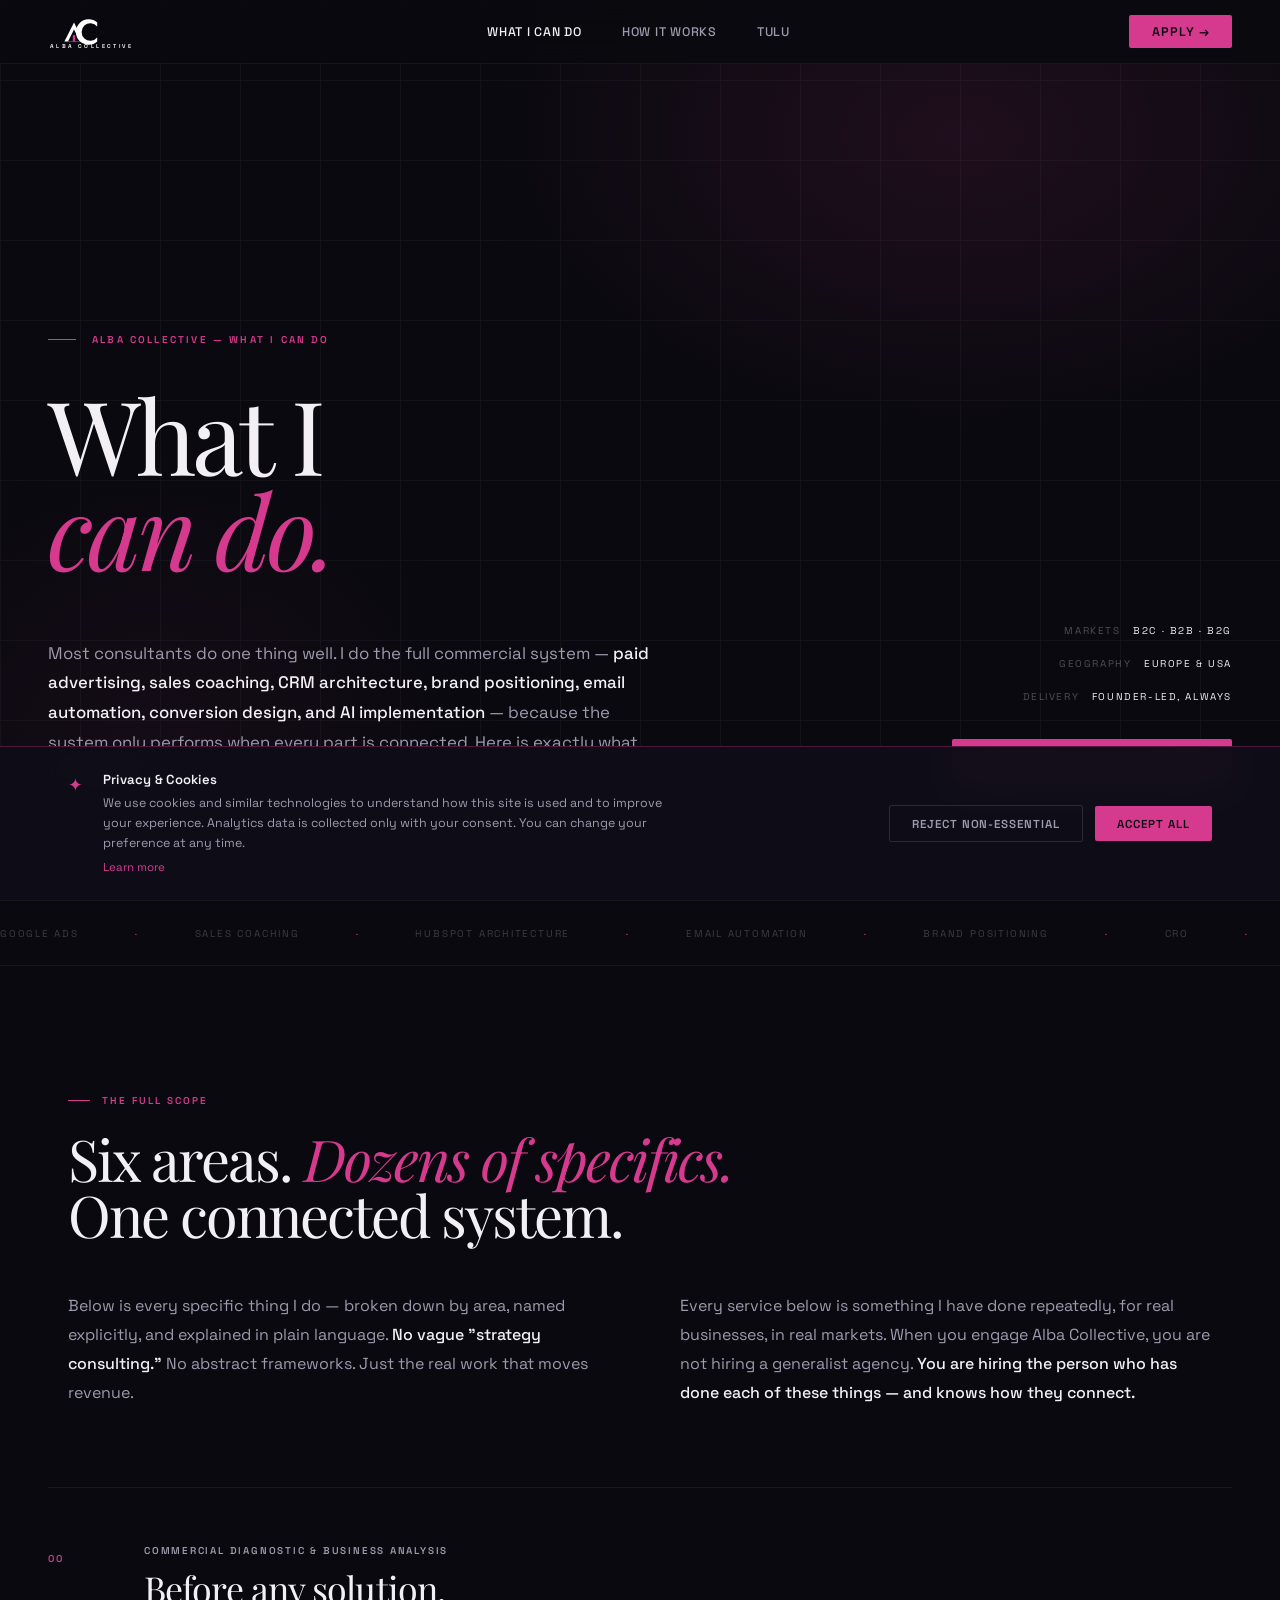
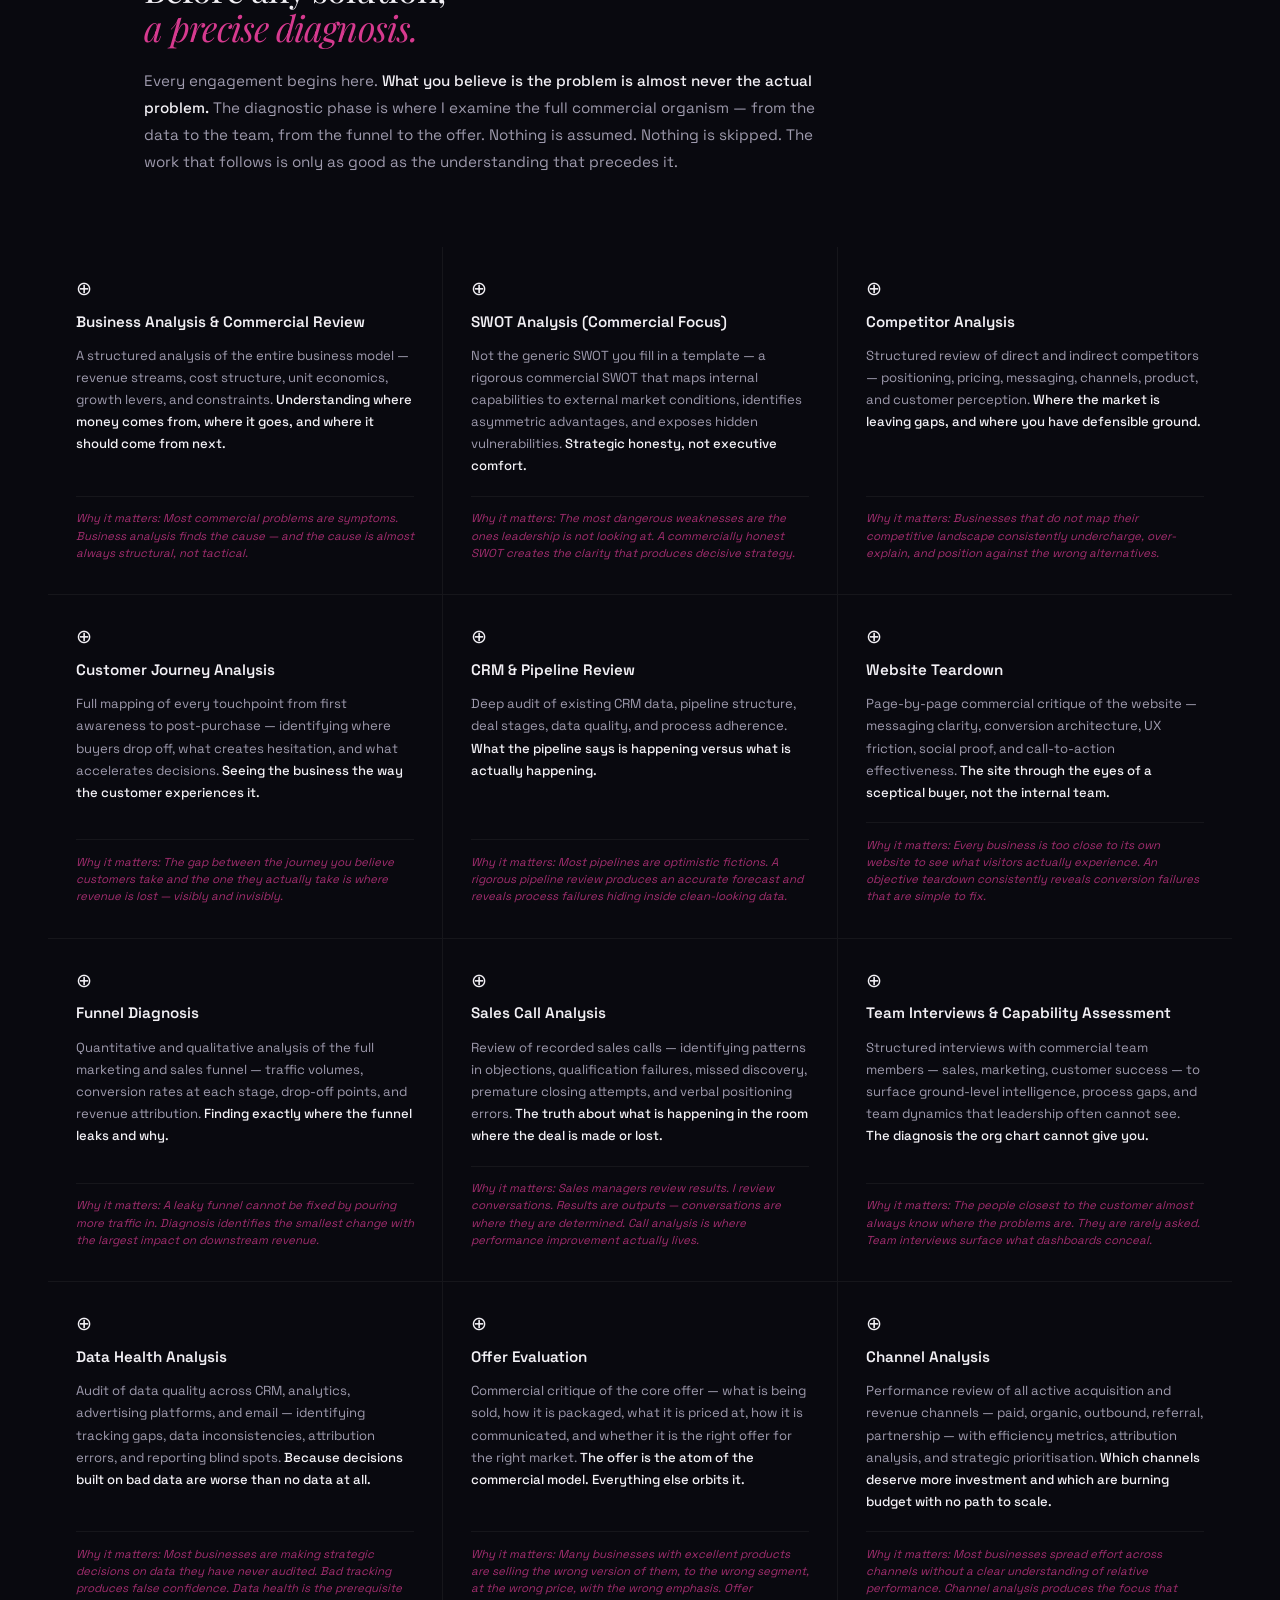
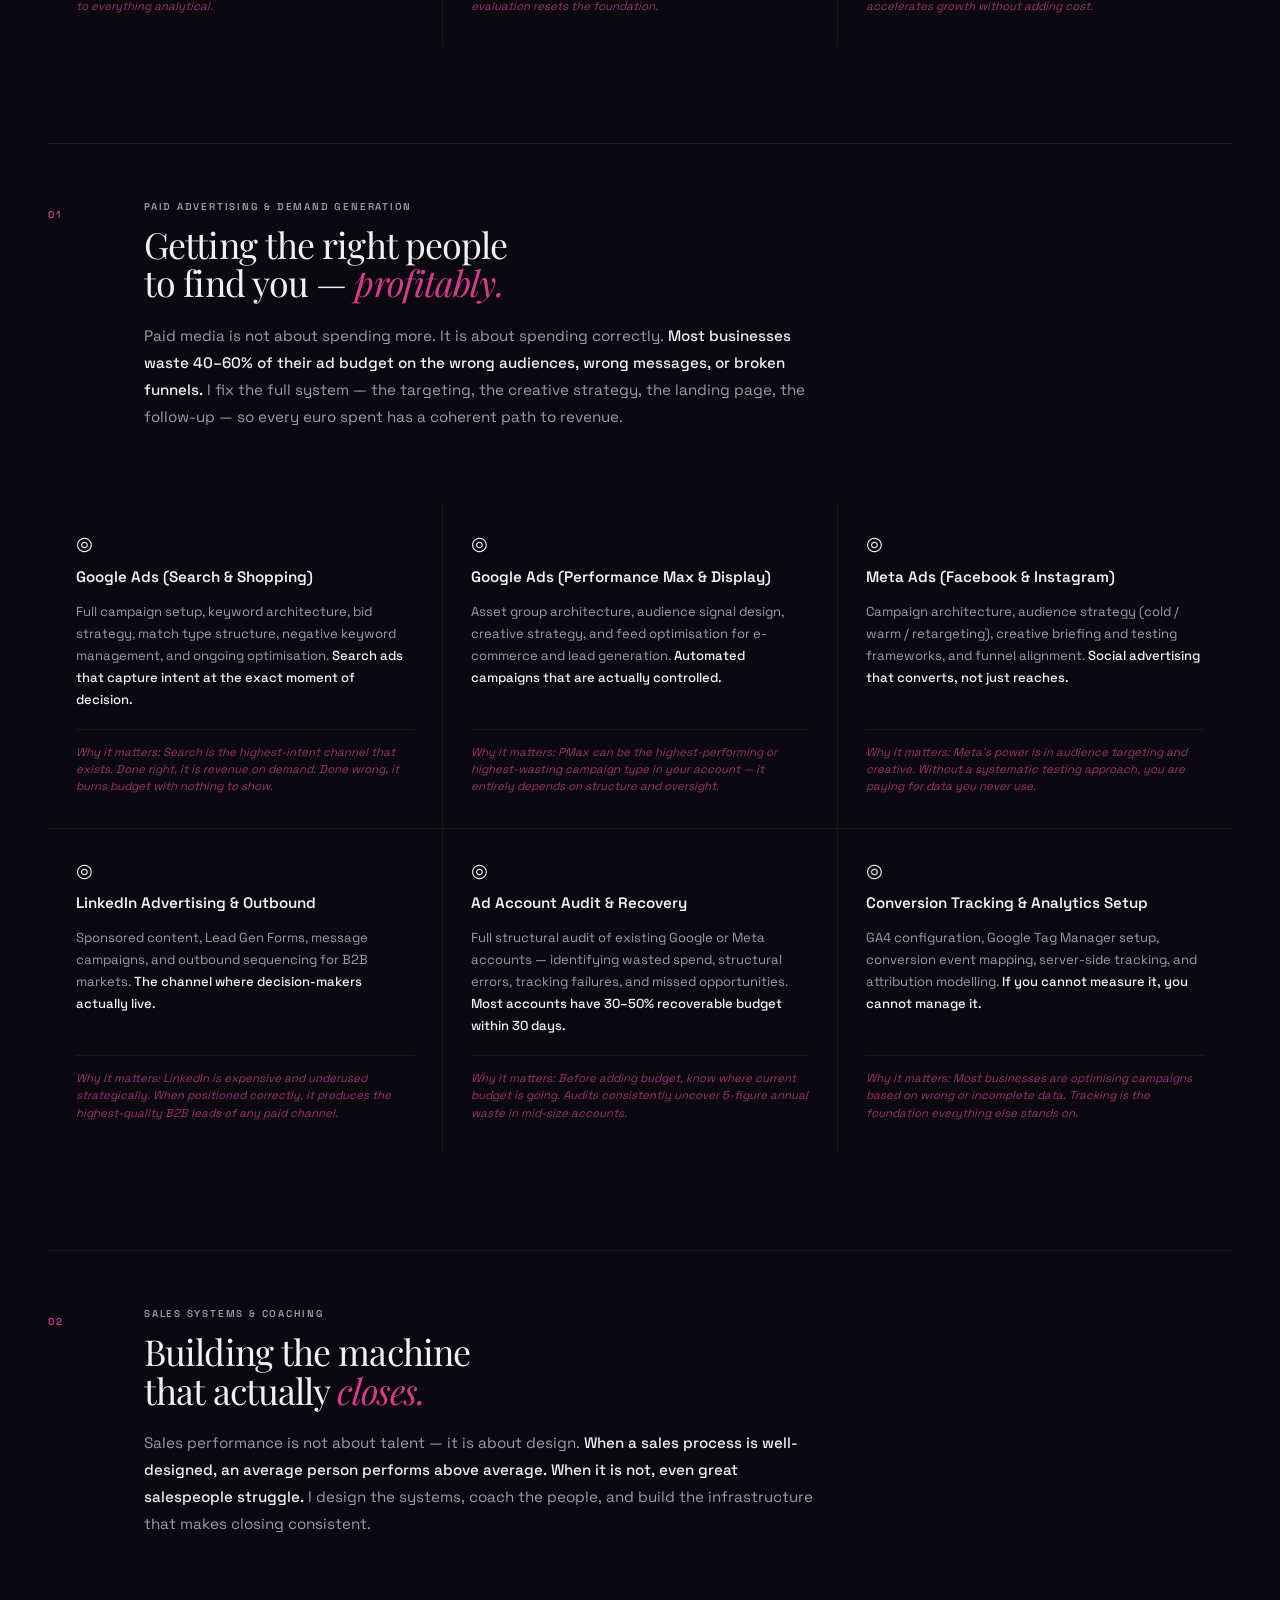
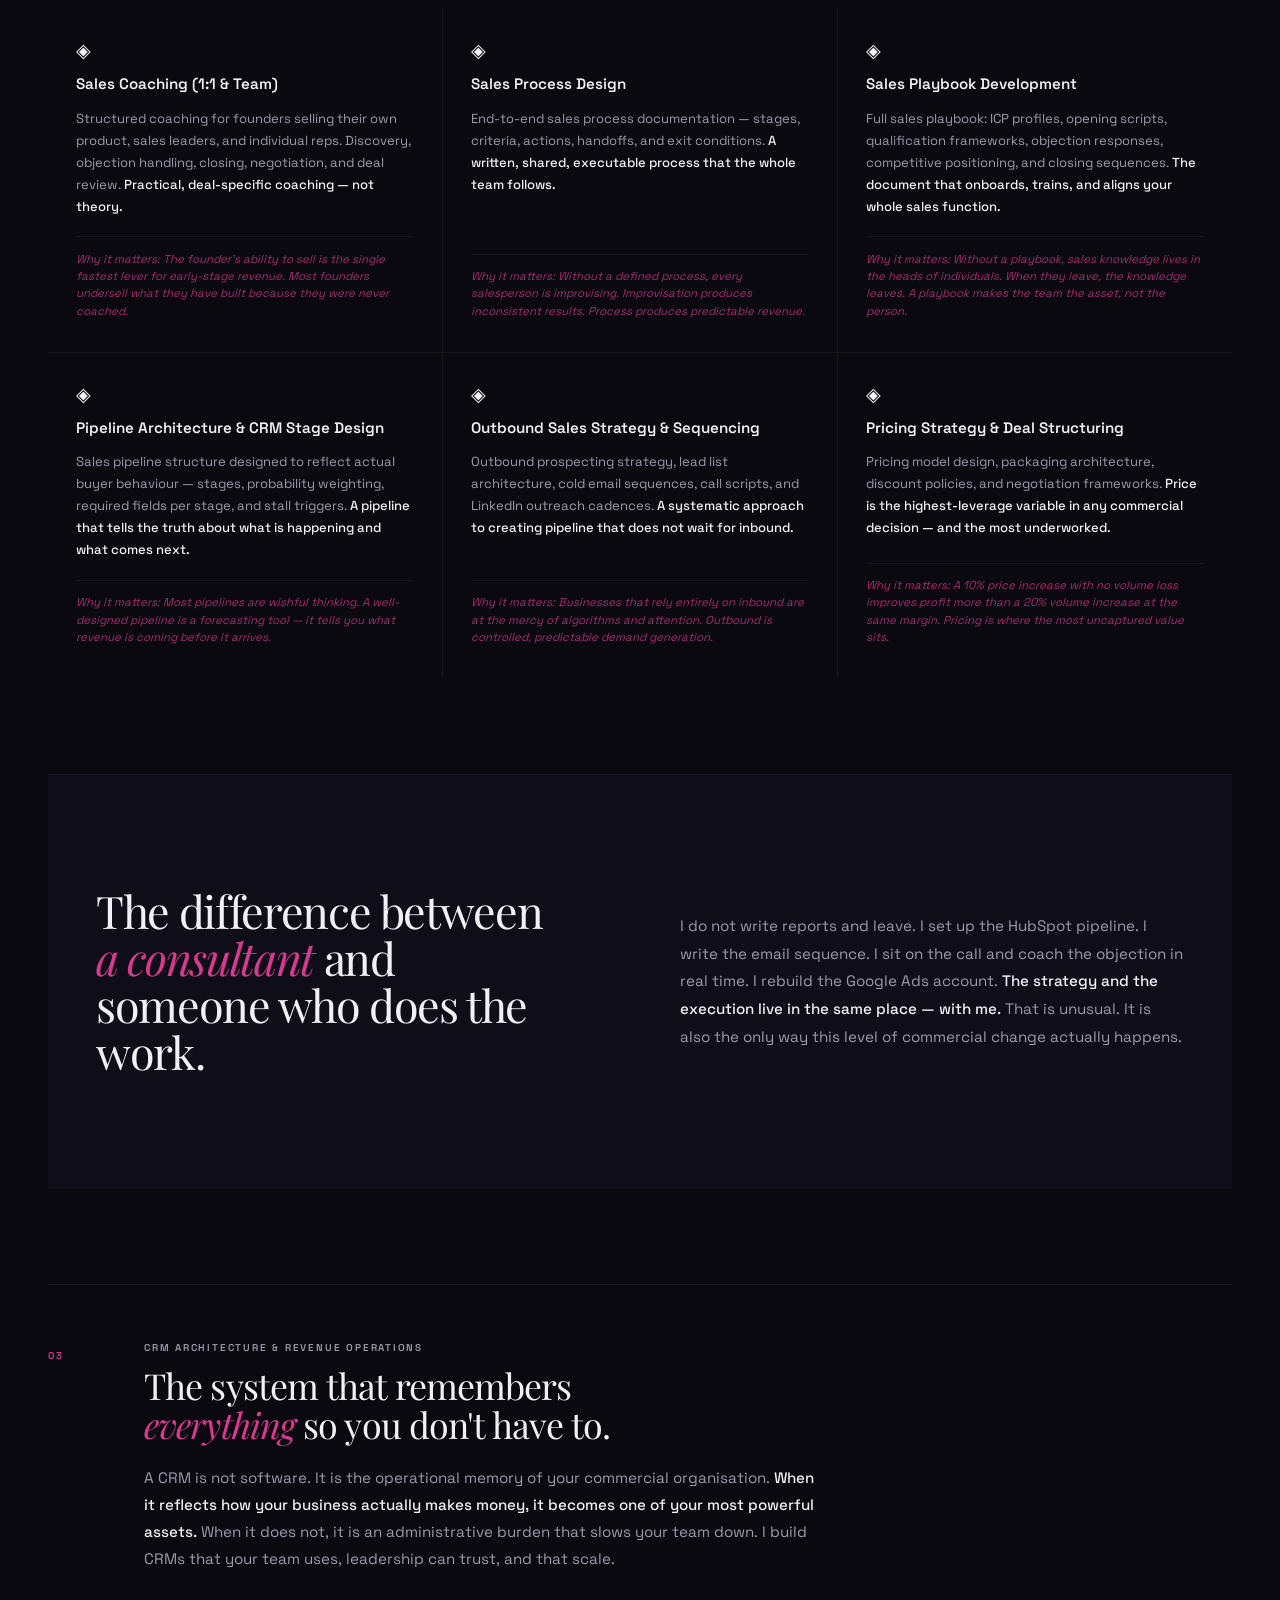
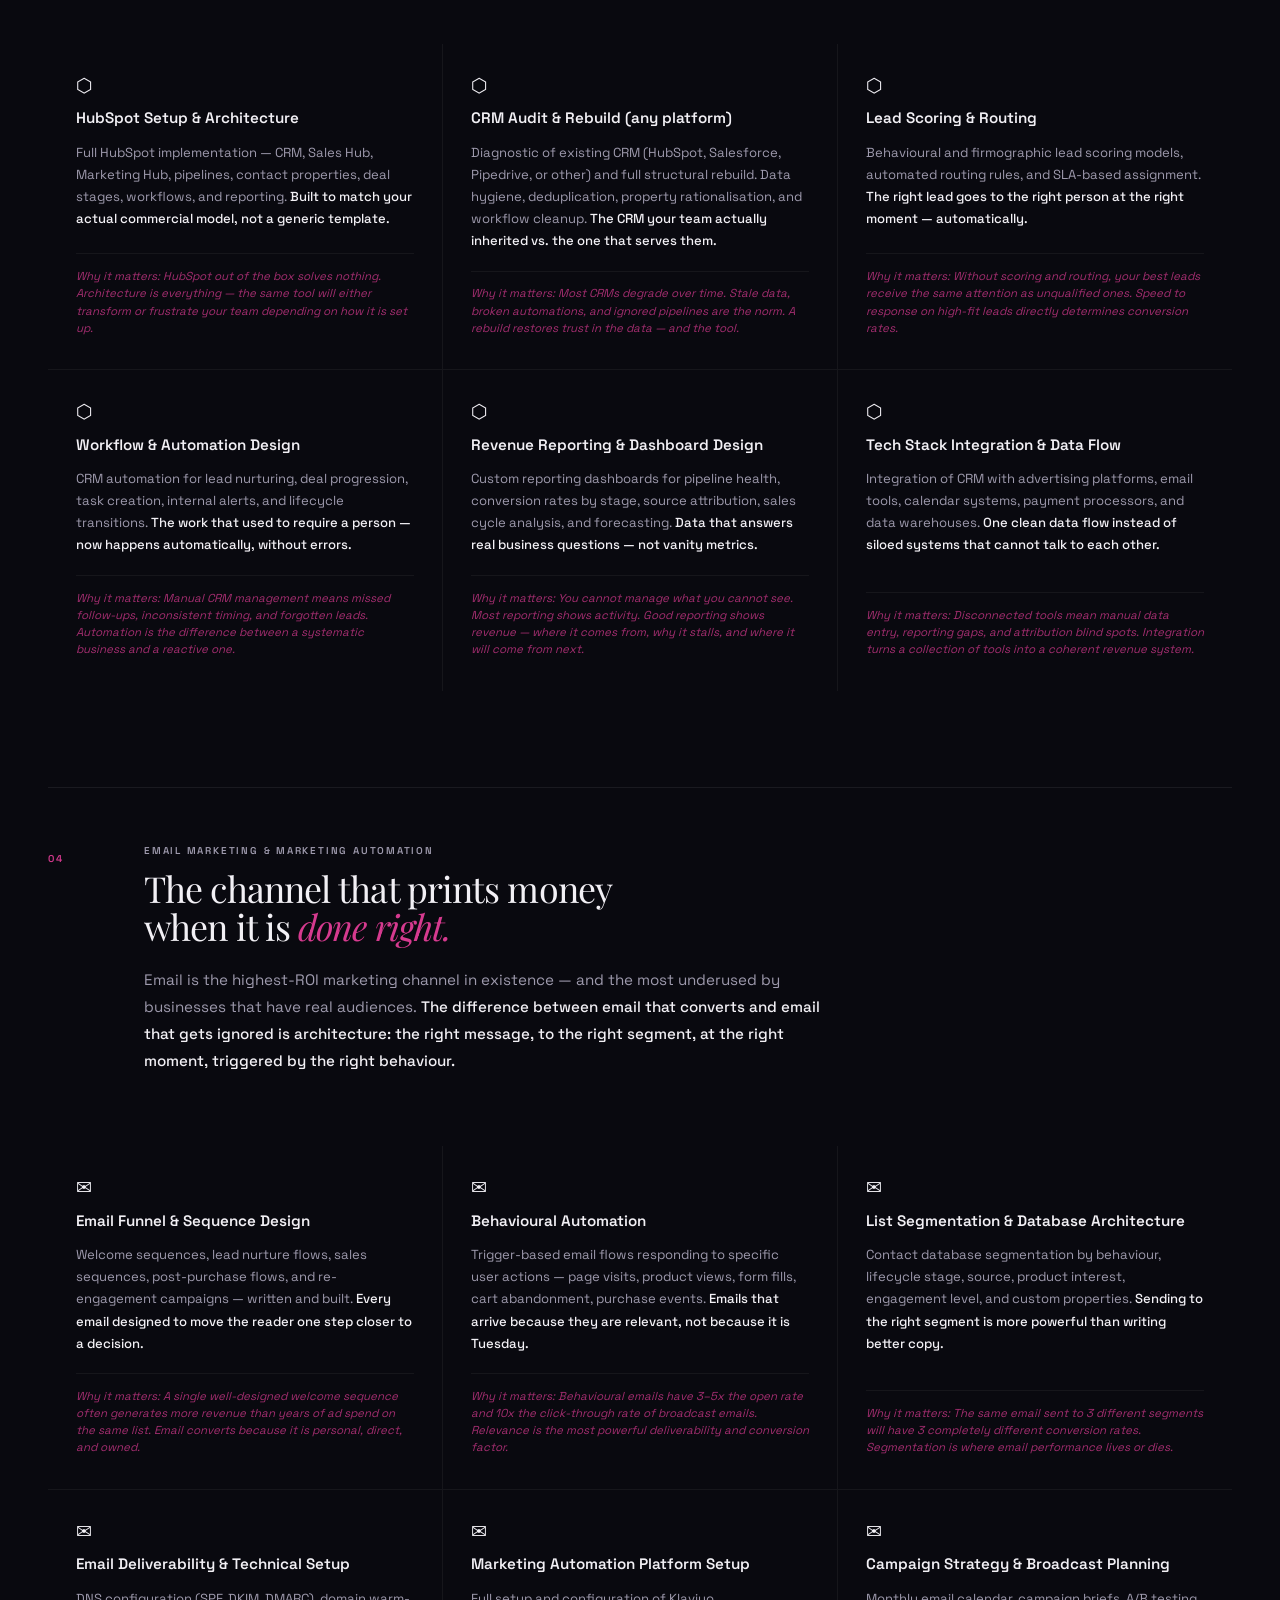
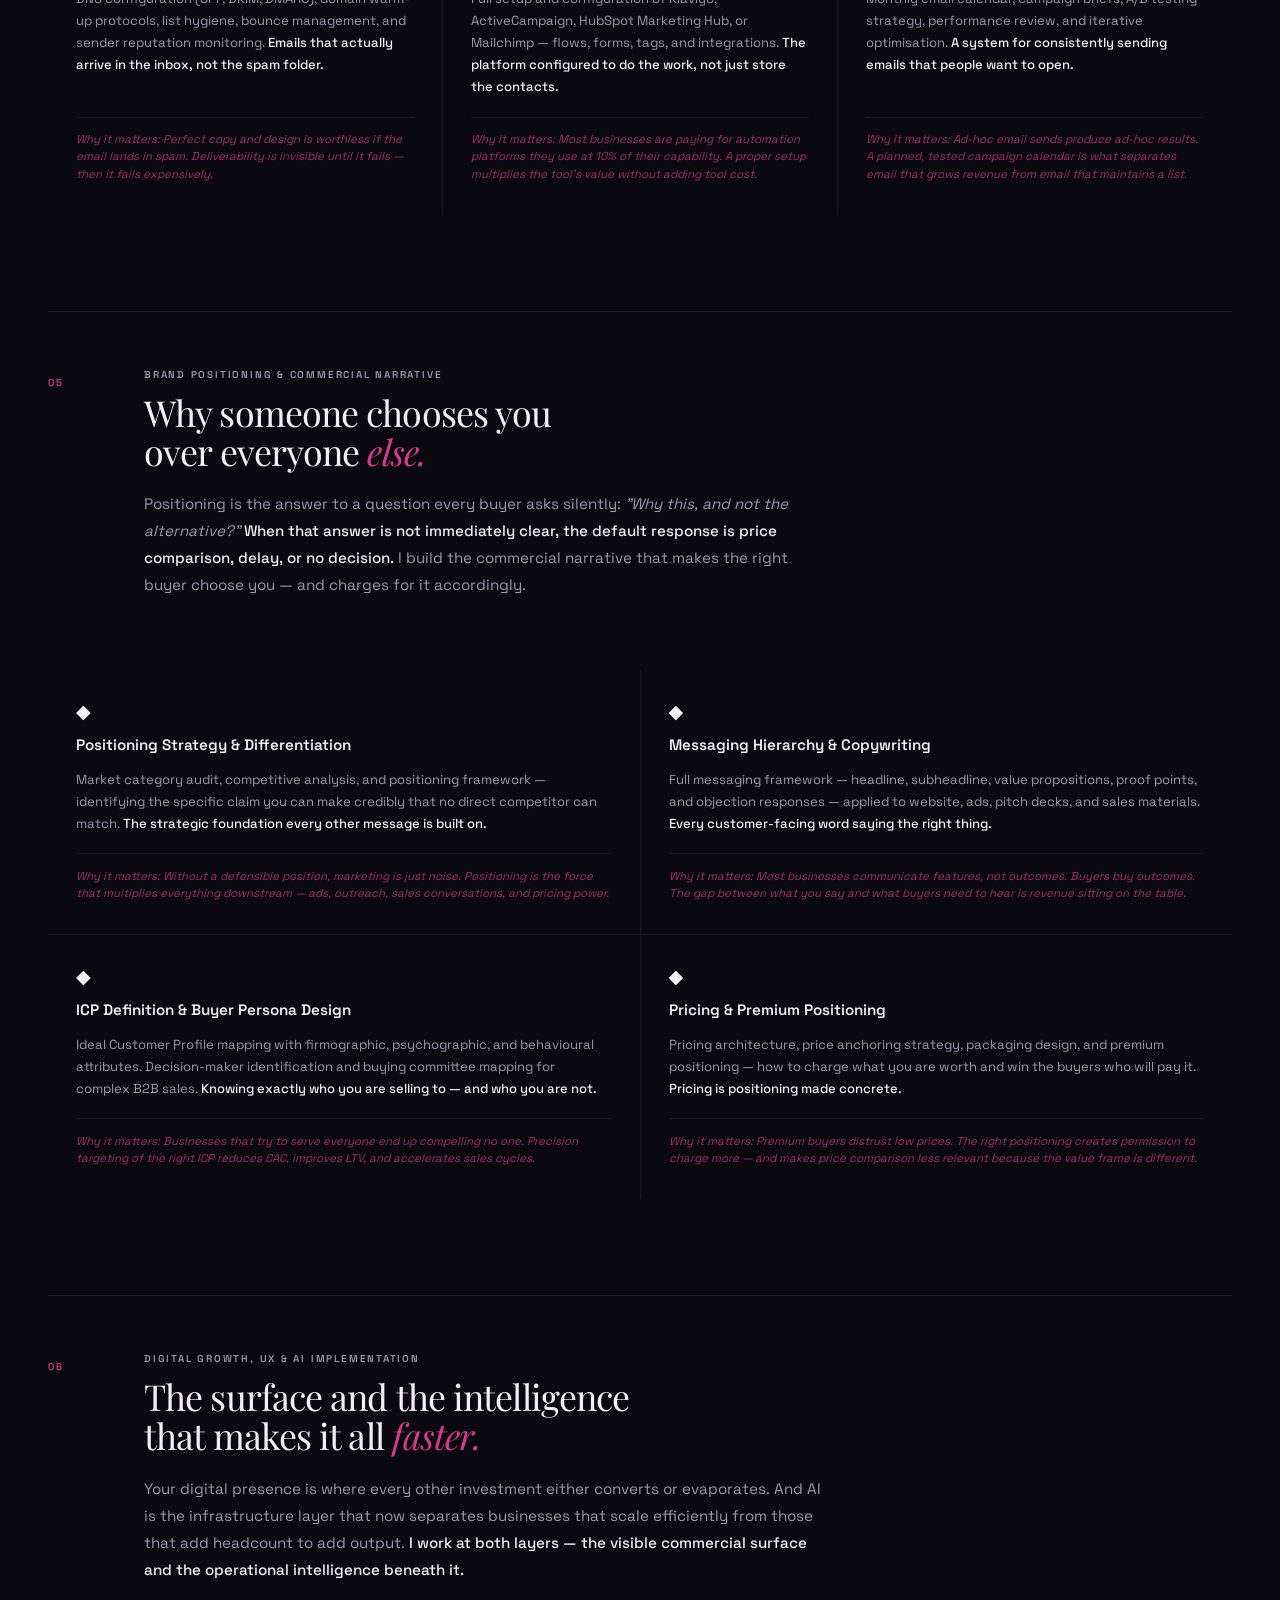
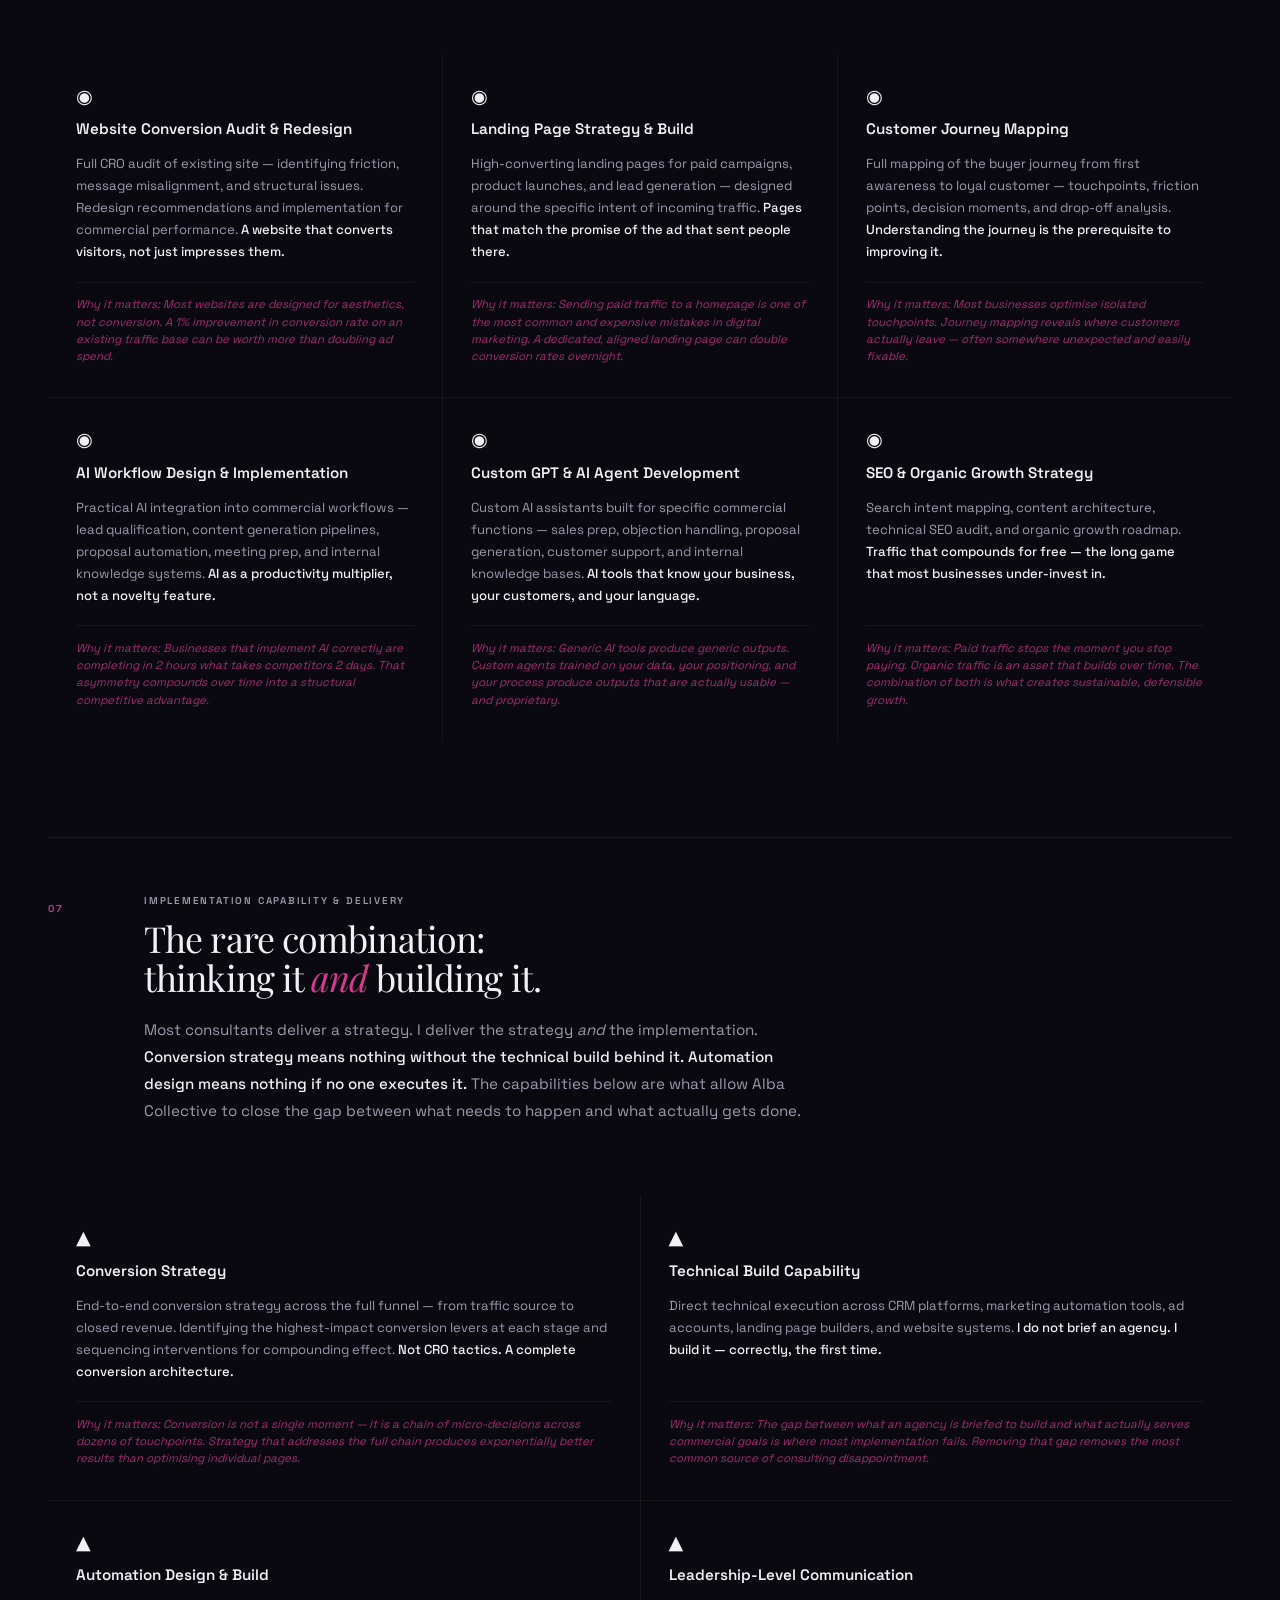
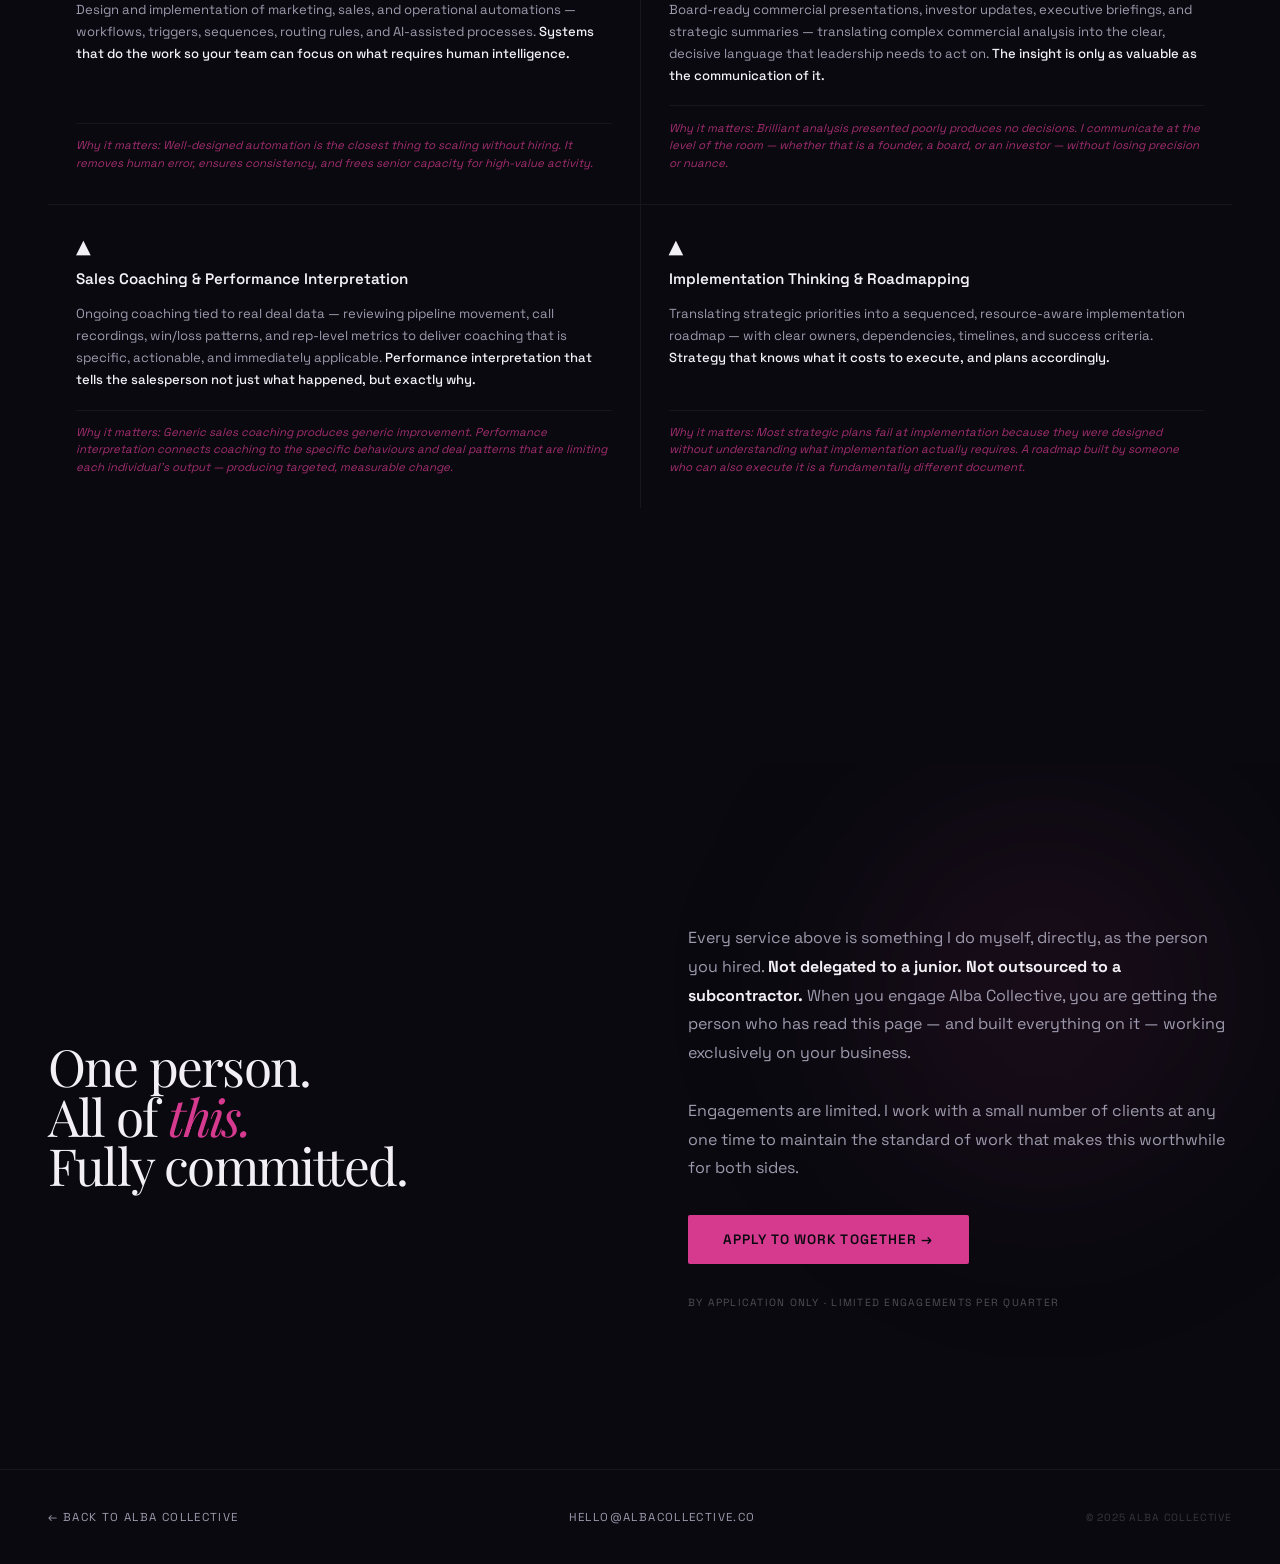
==== commit 59760ce7: "Update logo: shift C mark 3px right in all pages" ====
--- a/what-i-do/index.html
+++ b/what-i-do/index.html
@@ -8,8 +8,29 @@
   <link rel="preconnect" href="https://fonts.googleapis.com" />
   <link rel="preconnect" href="https://fonts.gstatic.com" crossorigin />
   <link href="https://fonts.googleapis.com/css2?family=Playfair+Display:ital,wght@0,400;0,500;1,400;1,500&family=Space+Grotesk:wght@300;400;500;600&display=swap" rel="stylesheet" />
-  <!-- Consent Mode v2 + Cookie Banner -->
+  <!-- Google Consent Mode v2 — defaults must be inline, before any tag fires -->
+  <script>
+    window.dataLayer = window.dataLayer || [];
+    function gtag() { dataLayer.push(arguments); }
+    gtag('consent', 'default', {
+      'ad_user_data':        'denied',
+      'ad_personalization':  'denied',
+      'ad_storage':          'denied',
+      'analytics_storage':   'denied',
+      'functionality_storage': 'granted',
+      'security_storage':      'granted',
+      'wait_for_update': 500
+    });
+  </script>
+  <!-- Consent banner + GA4 loader -->
   <script src="../consent.js"></script>
+  <!-- Google Tag Manager -->
+  <script>(function(w,d,s,l,i){w[l]=w[l]||[];w[l].push({'gtm.start':
+  new Date().getTime(),event:'gtm.js'});var f=d.getElementsByTagName(s)[0],
+  j=d.createElement(s),dl=l!='dataLayer'?'&l='+l:'';j.async=true;j.src=
+  'https://www.googletagmanager.com/gtm.js?id='+i+dl;f.parentNode.insertBefore(j,f);
+  })(window,document,'script','dataLayer','GTM-N5D2R9BV');</script>
+  <!-- End Google Tag Manager -->
   <style>
     *, *::before, *::after { box-sizing: border-box; margin: 0; padding: 0; }
     :root {
@@ -172,23 +193,27 @@
   </style>
 </head>
 <body>
+  <!-- Google Tag Manager (noscript) -->
+  <noscript><iframe src="https://www.googletagmanager.com/ns.html?id=GTM-N5D2R9BV"
+  height="0" width="0" style="display:none;visibility:hidden"></iframe></noscript>
+  <!-- End Google Tag Manager (noscript) -->
 
   <nav>
-    <a href="../index.html" class="nav-logo" aria-label="Alba Collective">
+    <a href="/" class="nav-logo" aria-label="Alba Collective">
       <svg viewBox="0 0 120 40" fill="none" xmlns="http://www.w3.org/2000/svg">
         <polygon points="18,32 30,8 42,32" fill="white"/>
         <polygon points="22.5,32 30,17 37.5,32" fill="#09090f"/>
         <rect x="28.5" y="24" width="3" height="8" fill="#D63A8F"/>
-        <path d="M56,8 A16,16 0 1,0 56,32 L56,27 A11,11 0 1,1 56,13 Z" fill="white"/>
+        <path d="M59,8 A16,16 0 1,0 59,32 L59,27 A11,11 0 1,1 59,13 Z" fill="white"/>
         <text x="0" y="40" font-family="'Space Grotesk',sans-serif" font-size="7" font-weight="600" letter-spacing="3" fill="white">ALBA COLLECTIVE</text>
       </svg>
     </a>
     <div class="nav-links">
       <a href="/what-i-do" class="active">What I Can Do</a>
-      <a href="../index.html#model">How It Works</a>
-      <a href="../index.html#founder">Tulu</a>
-    </div>
-    <a href="../index.html#apply" class="nav-cta">Apply →</a>
+      <a href="/#model">How It Works</a>
+      <a href="/#founder">Tulu</a>
+    </div>
+    <a href="/#apply" class="nav-cta">Apply →</a>
   </nav>
 
   <!-- HERO -->
@@ -211,7 +236,7 @@
           <div class="hero-stat">Markets <span>B2C · B2B · B2G</span></div>
           <div class="hero-stat">Geography <span>Europe & USA</span></div>
           <div class="hero-stat">Delivery <span>Founder-led, always</span></div>
-          <a href="../index.html#apply" class="btn-primary" style="margin-top:1rem">Apply to Work Together →</a>
+          <a href="/#apply" class="btn-primary" style="margin-top:1rem">Apply to Work Together →</a>
         </div>
       </div>
     </div>
@@ -744,14 +769,14 @@
           Engagements are limited. I work with a small number of clients at any one time to maintain
           the standard of work that makes this worthwhile for both sides.
         </p>
-        <a href="../index.html#apply" class="btn-primary">Apply to Work Together →</a>
+        <a href="/#apply" class="btn-primary">Apply to Work Together →</a>
         <span class="cta-note">By application only · Limited engagements per quarter</span>
       </div>
     </div>
   </section>
 
   <footer>
-    <a href="../index.html">← Back to Alba Collective</a>
+    <a href="/">← Back to Alba Collective</a>
     <a href="mailto:hello@albacollective.co">hello@albacollective.co</a>
     <span>© 2025 Alba Collective</span>
   </footer>
